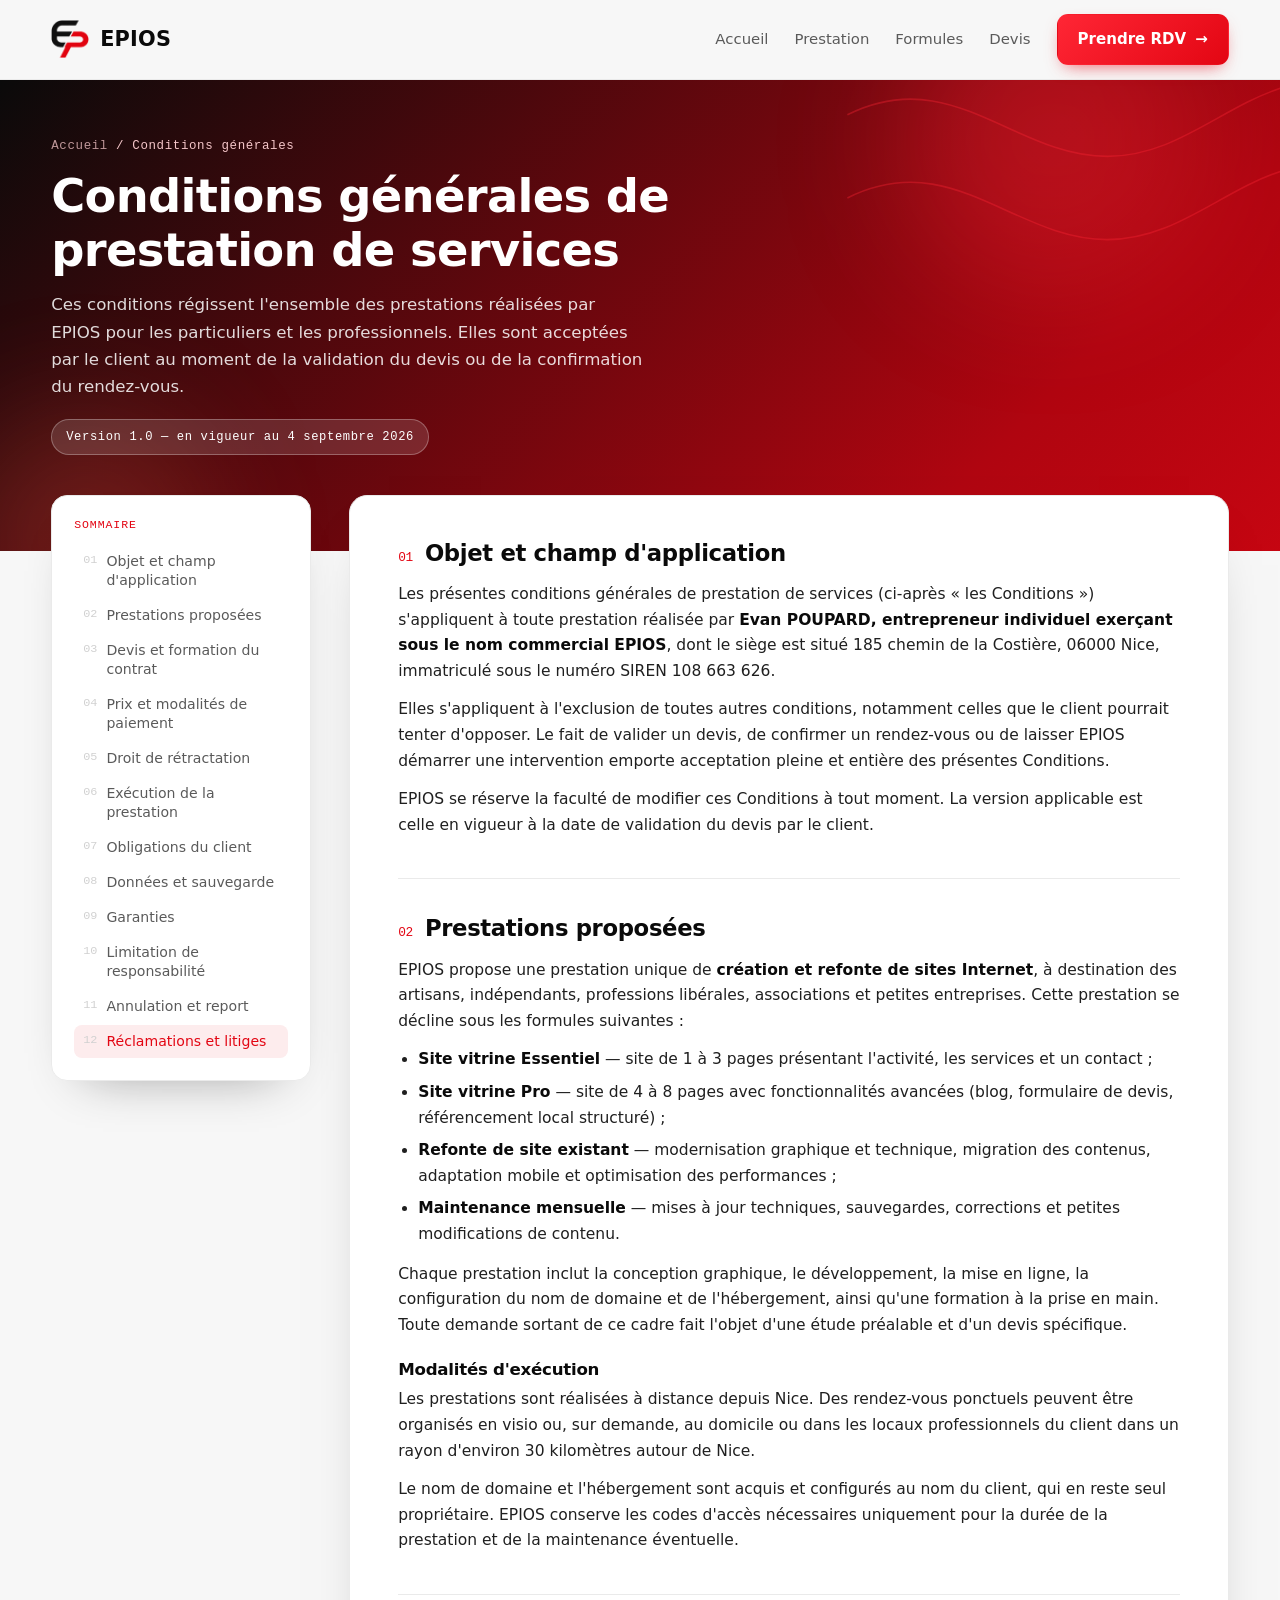
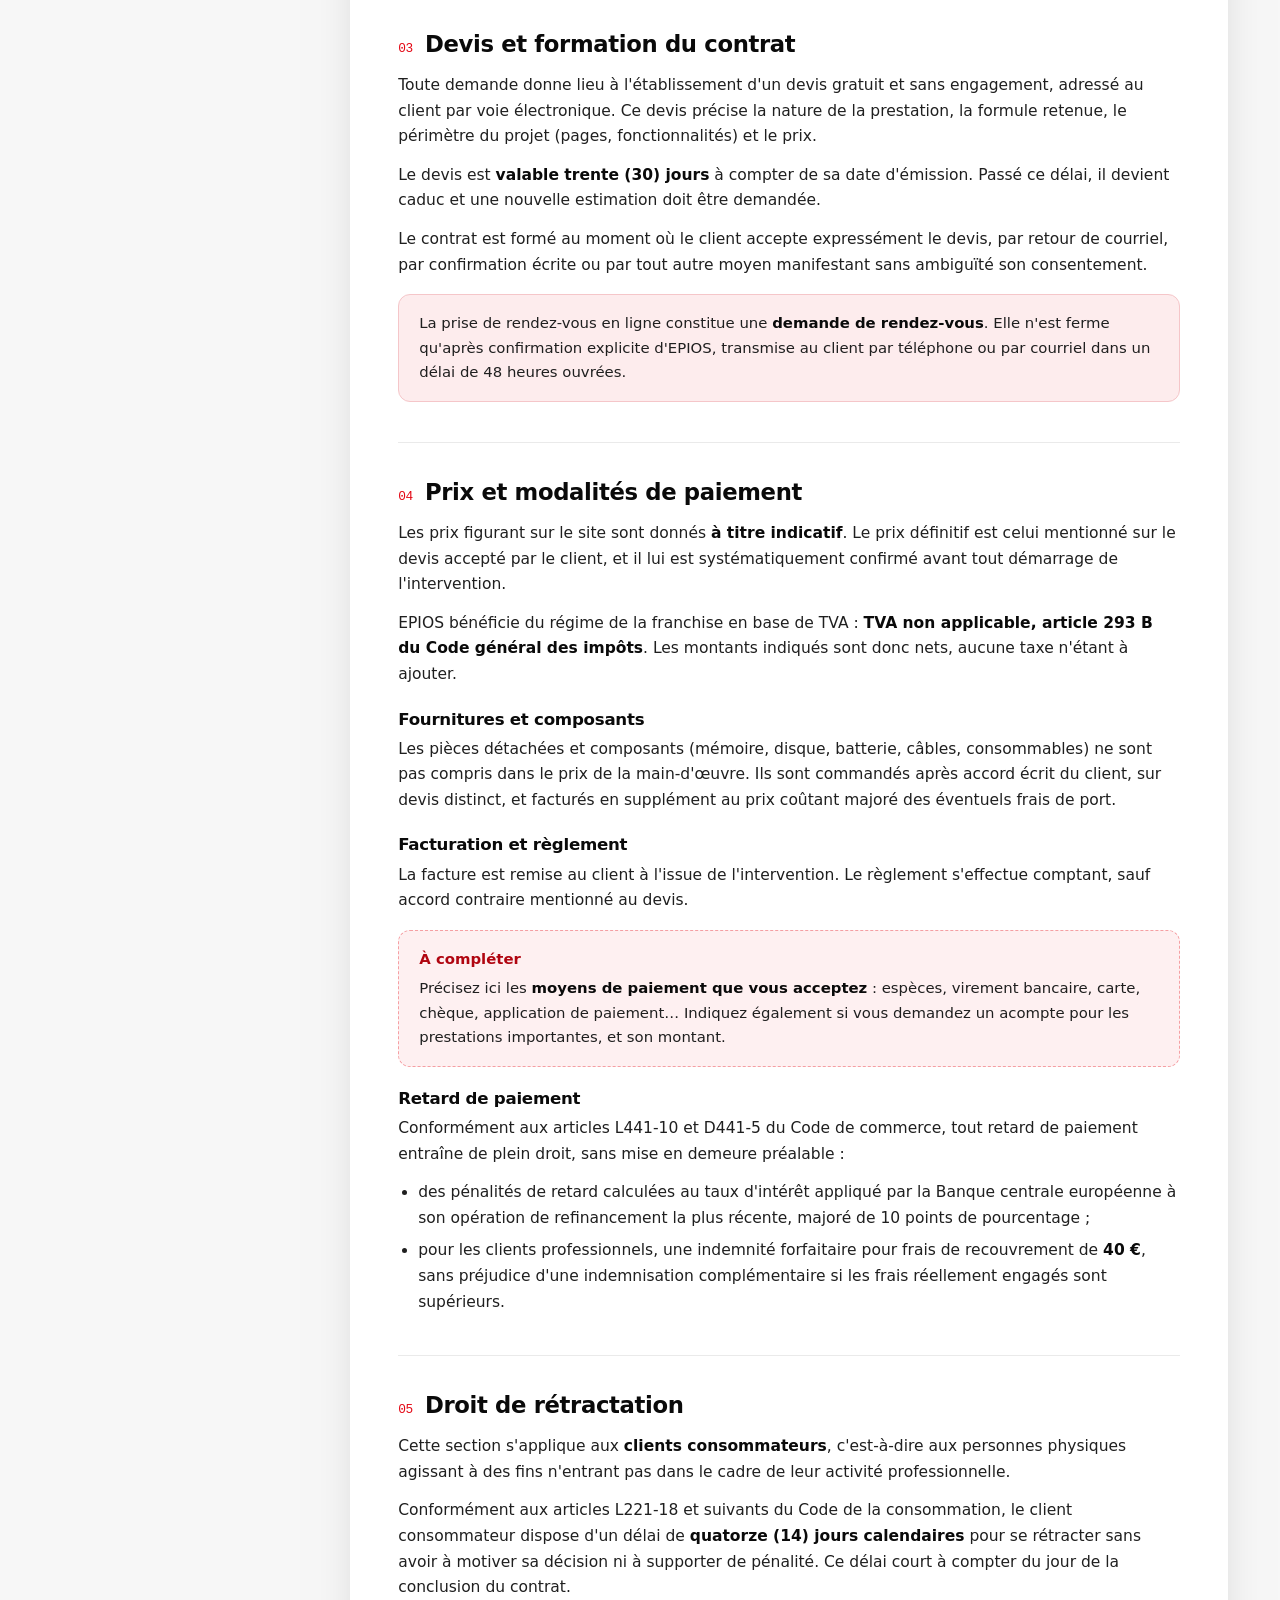
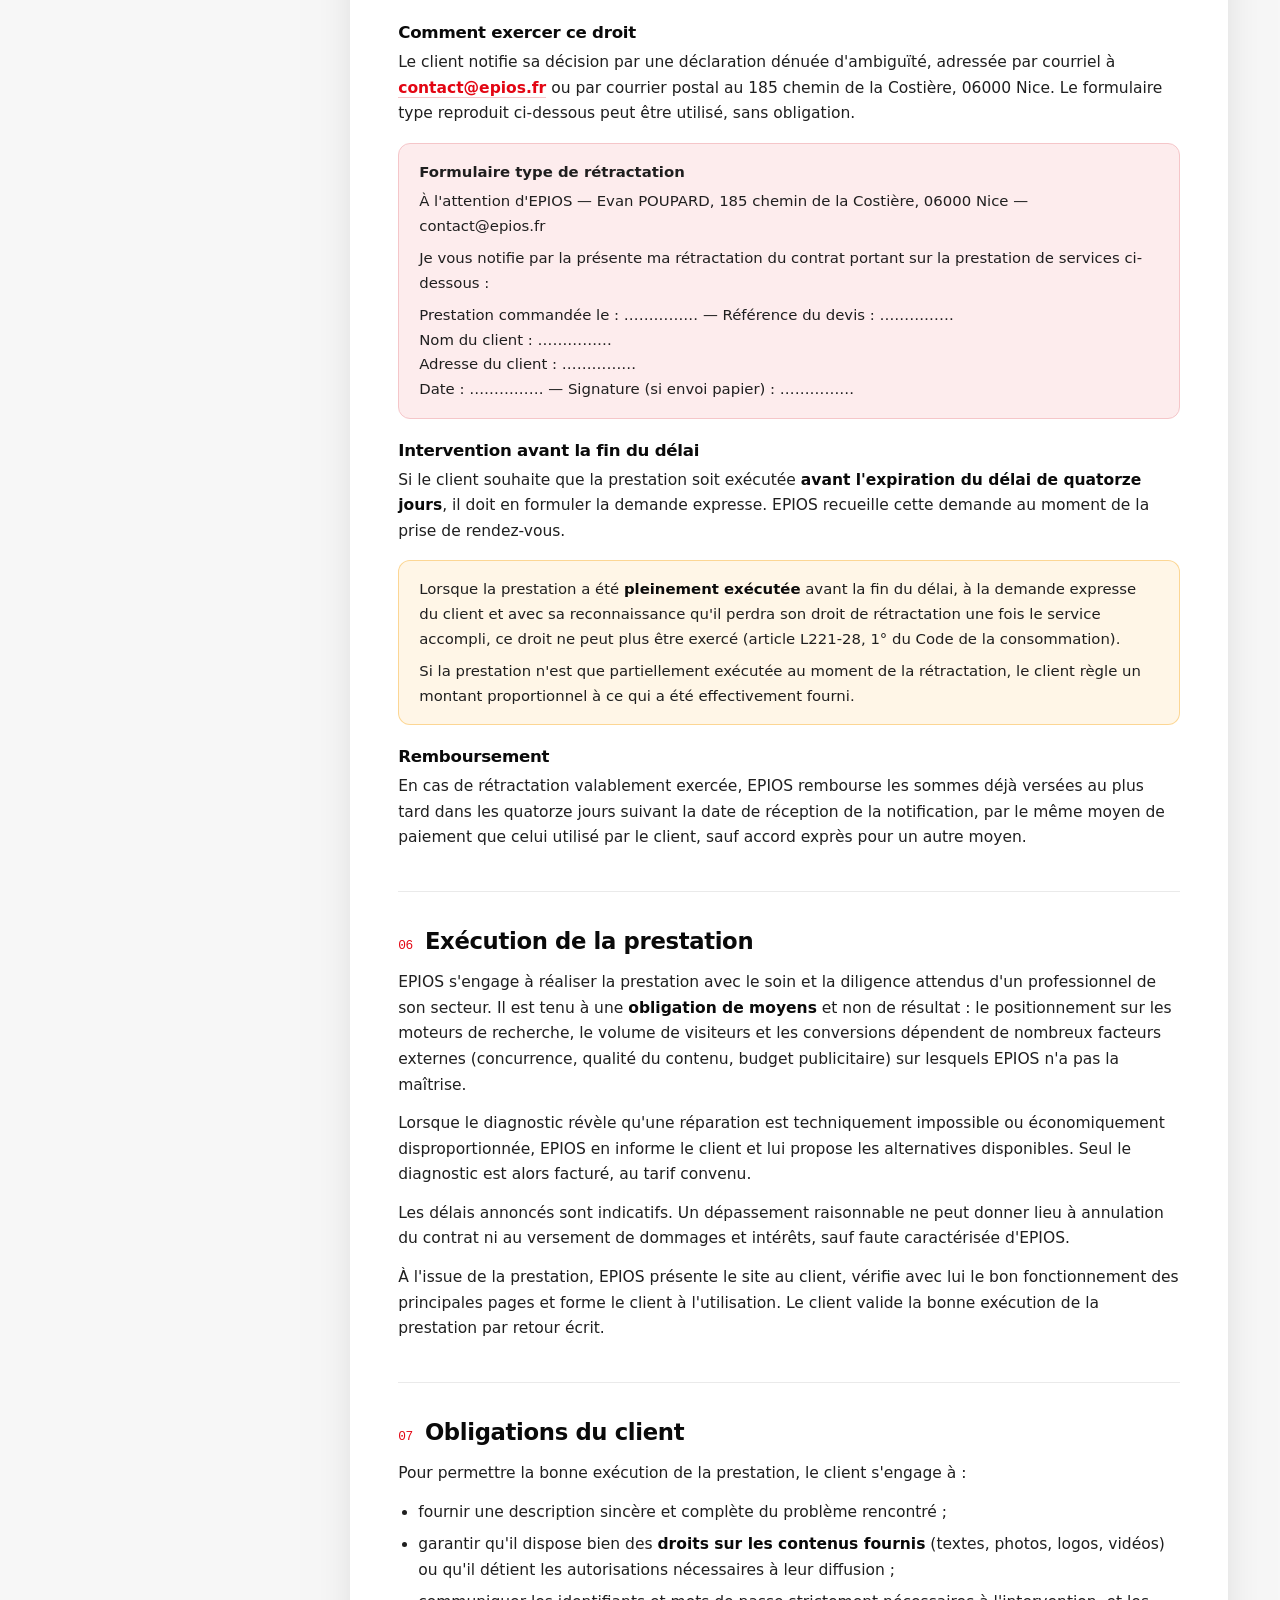
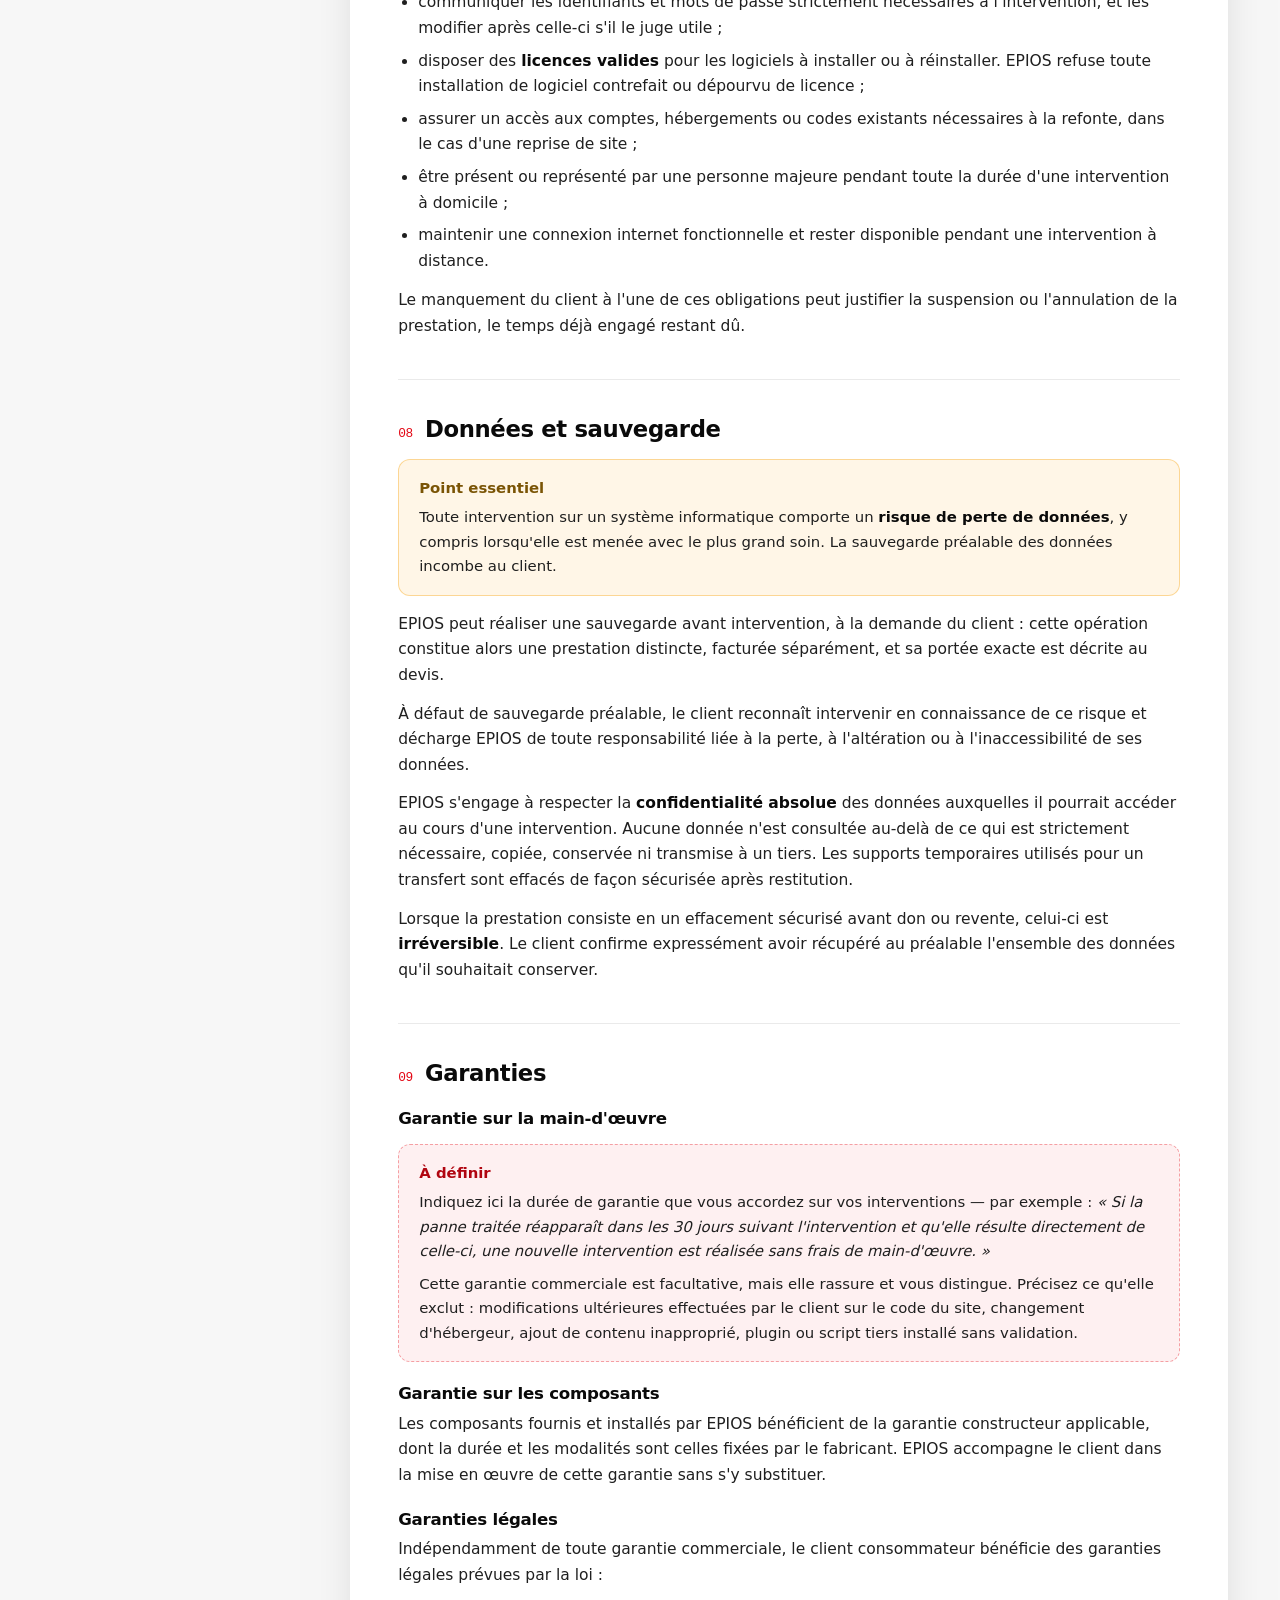
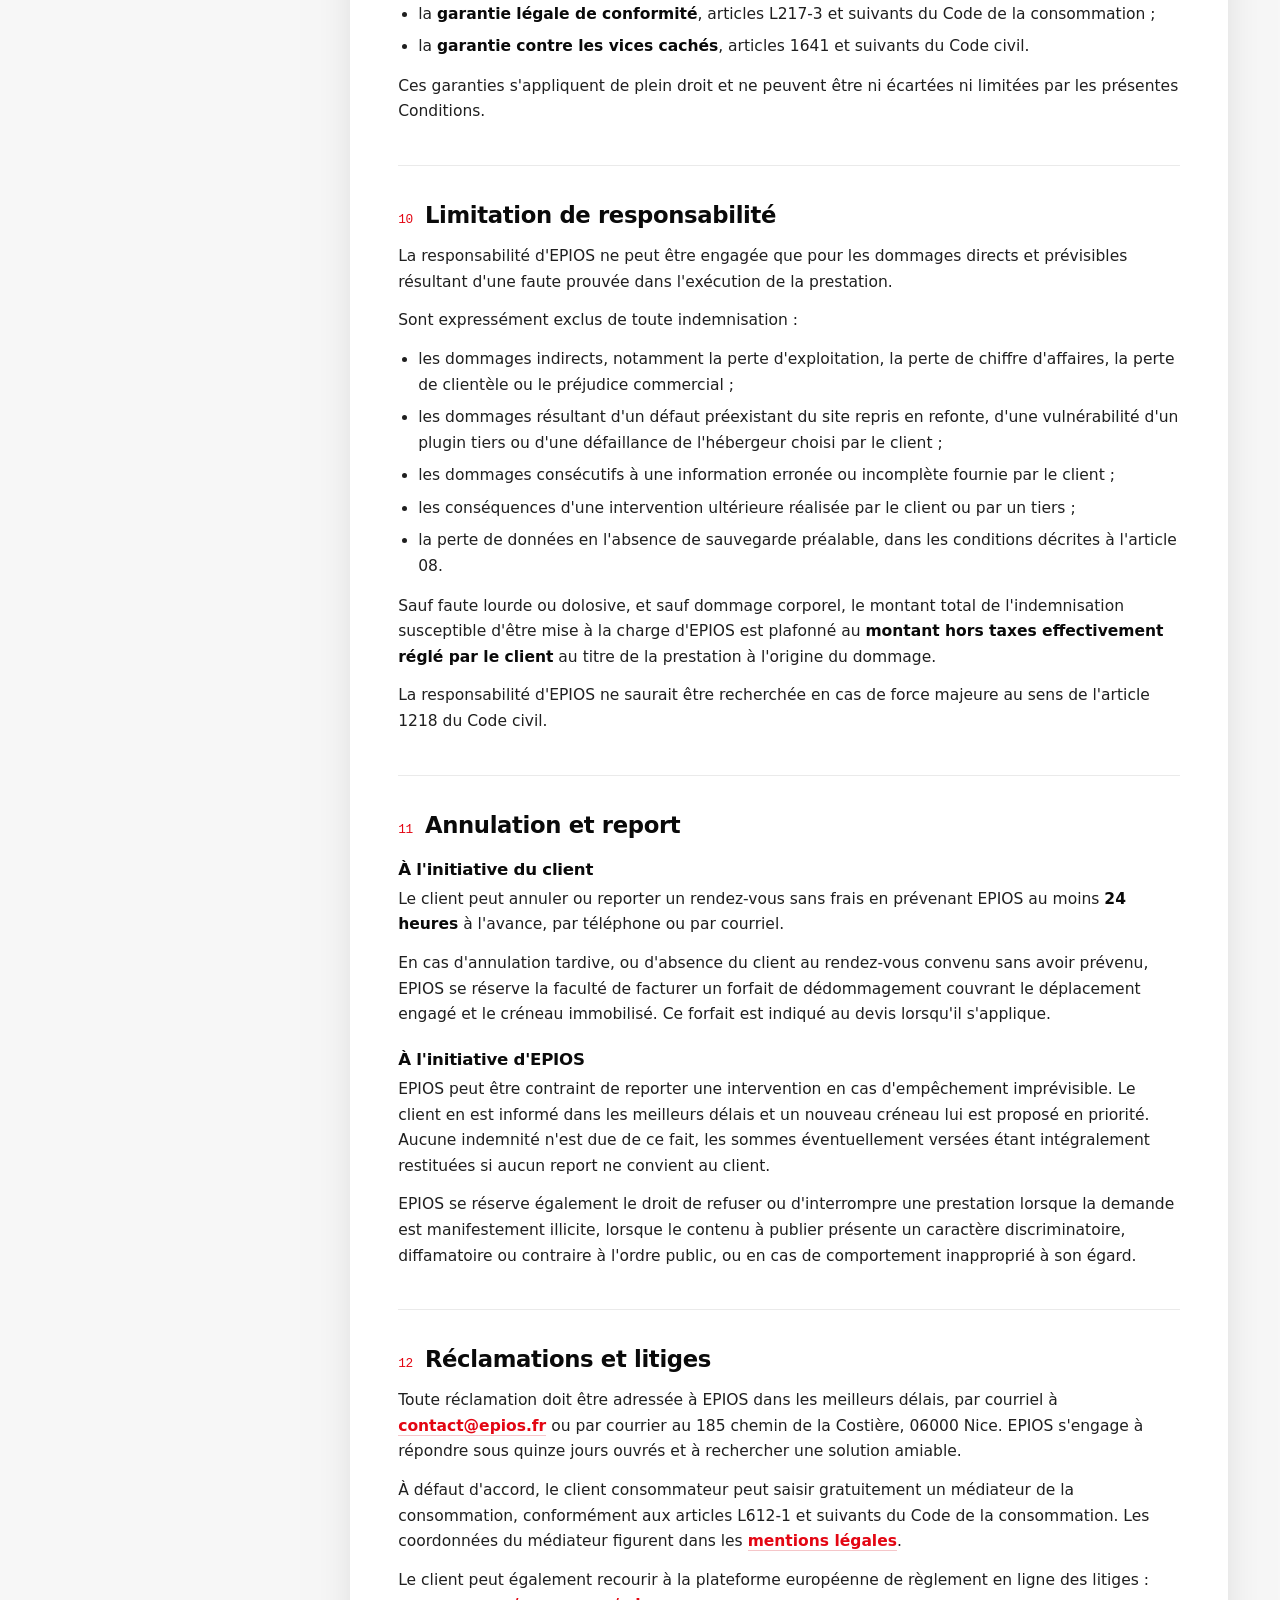
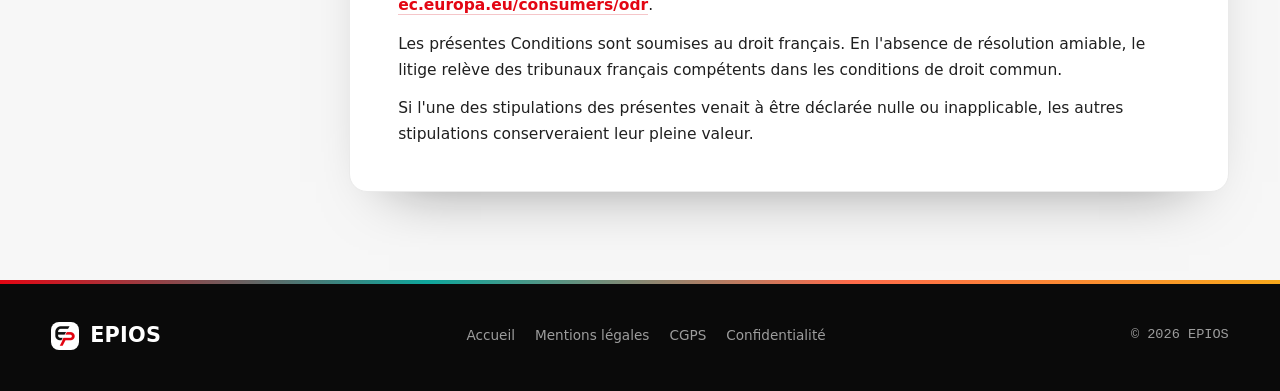
==== cgv.html @ 59b22fa3 "Add files via upload" ====
<!DOCTYPE html>
<html lang="fr">
<head>
<meta charset="UTF-8">
<meta name="viewport" content="width=device-width, initial-scale=1.0">
<meta http-equiv="Content-Security-Policy" content="default-src 'self'; base-uri 'self'; object-src 'none'; script-src 'self'; style-src 'self' 'unsafe-inline' https://fonts.googleapis.com; font-src 'self' https://fonts.gstatic.com; upgrade-insecure-requests; img-src 'self' data:; connect-src 'self'; frame-src 'self'; form-action 'self' mailto:">
<meta name="referrer" content="strict-origin-when-cross-origin">
<title>Conditions générales de prestation de services — EPIOS</title>
<link rel="icon" href="assets/favicon.png" type="image/png">
<meta name="description" content="CGV EPIOS — conditions générales de prestation pour la création de sites Internet.">
<meta name="robots" content="index,follow">
<link rel="preconnect" href="https://fonts.googleapis.com">
<link rel="preconnect" href="https://fonts.gstatic.com" crossorigin>
<link href="https://fonts.googleapis.com/css2?family=Bricolage+Grotesque:opsz,wght@12..96,400..800&family=IBM+Plex+Mono:wght@400;500;600&family=Inter:wght@400;500;600&display=swap" rel="stylesheet">
<link rel="stylesheet" href="css/legal.css">
</head>
<body>

<header class="nav">
  <div class="wrap nav-in">
    <a href="index.html" class="logo">
      <span class="mark"><img src="assets/logo-mark.png" alt="EPIOS"></span>
      <span class="name">EPIOS</span>
    </a>
    <nav class="nav-links" id="menu">
      <a class="link" href="index.html">Accueil</a>
      <a class="link" href="index.html#service">Prestation</a>
      <a class="link" href="index.html#formules">Formules</a>
      <a class="link" href="devis.html">Devis</a>
      <a class="btn btn-primary" href="reservation.html">Prendre RDV <span class="arrow">→</span></a>
    </nav>
    <button class="menu-btn" id="menuBtn" aria-label="Ouvrir le menu"><span></span><span></span><span></span></button>
  </div>
</header>

<section class="phead">
  <span class="blob pb1"></span><span class="blob pb2"></span>
  <svg class="contour" viewBox="0 0 500 400" fill="none" stroke="currentColor" stroke-width="1.5" aria-hidden="true"><path d="M500 60C400 40 350 130 260 130S110 40 10 90"/><path d="M500 140C400 120 350 210 260 210S110 120 10 170"/><path d="M500 220C400 200 350 290 260 290S110 200 10 250"/></svg>
  <div class="wrap">
    <div class="crumb"><a href="index.html">Accueil</a> / Conditions générales</div>
    <h1>Conditions générales de prestation de services</h1>
    <p>Ces conditions régissent l'ensemble des prestations réalisées par EPIOS pour les particuliers et les professionnels. Elles sont acceptées par le client au moment de la validation du devis ou de la confirmation du rendez-vous.</p>
    <span class="upd">Version 1.0 — en vigueur au 4 septembre 2026</span>
  </div>
</section>

<div class="wrap">
  <div class="legal-split">

    <aside class="toc">
      <h4>Sommaire</h4>
      <ol>
        <li><a href="#objet">Objet et champ d'application</a></li>
        <li><a href="#prestations">Prestations proposées</a></li>
        <li><a href="#devis">Devis et formation du contrat</a></li>
        <li><a href="#prix">Prix et modalités de paiement</a></li>
        <li><a href="#retractation">Droit de rétractation</a></li>
        <li><a href="#execution">Exécution de la prestation</a></li>
        <li><a href="#obligations">Obligations du client</a></li>
        <li><a href="#donnees-sauvegarde">Données et sauvegarde</a></li>
        <li><a href="#garantie">Garanties</a></li>
        <li><a href="#responsabilite">Limitation de responsabilité</a></li>
        <li><a href="#annulation">Annulation et report</a></li>
        <li><a href="#litiges">Réclamations et litiges</a></li>
      </ol>
    </aside>

    <main class="doc">

      <section id="objet">
        <h2><span class="n">01</span>Objet et champ d'application</h2>
        <p>Les présentes conditions générales de prestation de services (ci-après « les Conditions ») s'appliquent à toute prestation réalisée par <strong>Evan POUPARD, entrepreneur individuel exerçant sous le nom commercial EPIOS</strong>, dont le siège est situé 185 chemin de la Costière, 06000 Nice, immatriculé sous le numéro SIREN 108 663 626.</p>
        <p>Elles s'appliquent à l'exclusion de toutes autres conditions, notamment celles que le client pourrait tenter d'opposer. Le fait de valider un devis, de confirmer un rendez-vous ou de laisser EPIOS démarrer une intervention emporte acceptation pleine et entière des présentes Conditions.</p>
        <p>EPIOS se réserve la faculté de modifier ces Conditions à tout moment. La version applicable est celle en vigueur à la date de validation du devis par le client.</p>
      </section>

      <section id="prestations">
        <h2><span class="n">02</span>Prestations proposées</h2>
        <p>EPIOS propose une prestation unique de <strong>création et refonte de sites Internet</strong>, à destination des artisans, indépendants, professions libérales, associations et petites entreprises. Cette prestation se décline sous les formules suivantes :</p>
        <ul>
          <li><strong>Site vitrine Essentiel</strong> — site de 1 à 3 pages présentant l'activité, les services et un contact ;</li>
          <li><strong>Site vitrine Pro</strong> — site de 4 à 8 pages avec fonctionnalités avancées (blog, formulaire de devis, référencement local structuré) ;</li>
          <li><strong>Refonte de site existant</strong> — modernisation graphique et technique, migration des contenus, adaptation mobile et optimisation des performances ;</li>
          <li><strong>Maintenance mensuelle</strong> — mises à jour techniques, sauvegardes, corrections et petites modifications de contenu.</li>
        </ul>
        <p>Chaque prestation inclut la conception graphique, le développement, la mise en ligne, la configuration du nom de domaine et de l'hébergement, ainsi qu'une formation à la prise en main. Toute demande sortant de ce cadre fait l'objet d'une étude préalable et d'un devis spécifique.</p>

        <h3>Modalités d'exécution</h3>
        <p>Les prestations sont réalisées à distance depuis Nice. Des rendez-vous ponctuels peuvent être organisés en visio ou, sur demande, au domicile ou dans les locaux professionnels du client dans un rayon d'environ 30 kilomètres autour de Nice.</p>
        <p>Le nom de domaine et l'hébergement sont acquis et configurés au nom du client, qui en reste seul propriétaire. EPIOS conserve les codes d'accès nécessaires uniquement pour la durée de la prestation et de la maintenance éventuelle.</p>
      </section>

      <section id="devis">
        <h2><span class="n">03</span>Devis et formation du contrat</h2>
        <p>Toute demande donne lieu à l'établissement d'un devis gratuit et sans engagement, adressé au client par voie électronique. Ce devis précise la nature de la prestation, la formule retenue, le périmètre du projet (pages, fonctionnalités) et le prix.</p>
        <p>Le devis est <strong>valable trente (30) jours</strong> à compter de sa date d'émission. Passé ce délai, il devient caduc et une nouvelle estimation doit être demandée.</p>
        <p>Le contrat est formé au moment où le client accepte expressément le devis, par retour de courriel, par confirmation écrite ou par tout autre moyen manifestant sans ambiguïté son consentement.</p>
        <div class="callout info">
          <p>La prise de rendez-vous en ligne constitue une <strong>demande de rendez-vous</strong>. Elle n'est ferme qu'après confirmation explicite d'EPIOS, transmise au client par téléphone ou par courriel dans un délai de 48 heures ouvrées.</p>
        </div>
      </section>

      <section id="prix">
        <h2><span class="n">04</span>Prix et modalités de paiement</h2>
        <p>Les prix figurant sur le site sont donnés <strong>à titre indicatif</strong>. Le prix définitif est celui mentionné sur le devis accepté par le client, et il lui est systématiquement confirmé avant tout démarrage de l'intervention.</p>
        <p>EPIOS bénéficie du régime de la franchise en base de TVA : <strong>TVA non applicable, article 293 B du Code général des impôts</strong>. Les montants indiqués sont donc nets, aucune taxe n'étant à ajouter.</p>

        <h3>Fournitures et composants</h3>
        <p>Les pièces détachées et composants (mémoire, disque, batterie, câbles, consommables) ne sont pas compris dans le prix de la main-d'œuvre. Ils sont commandés après accord écrit du client, sur devis distinct, et facturés en supplément au prix coûtant majoré des éventuels frais de port.</p>

        <h3>Facturation et règlement</h3>
        <p>La facture est remise au client à l'issue de l'intervention. Le règlement s'effectue comptant, sauf accord contraire mentionné au devis.</p>
        <div class="callout todo">
          <span class="t">À compléter</span>
          <p>Précisez ici les <strong>moyens de paiement que vous acceptez</strong> : espèces, virement bancaire, carte, chèque, application de paiement… Indiquez également si vous demandez un acompte pour les prestations importantes, et son montant.</p>
        </div>

        <h3>Retard de paiement</h3>
        <p>Conformément aux articles L441-10 et D441-5 du Code de commerce, tout retard de paiement entraîne de plein droit, sans mise en demeure préalable :</p>
        <ul>
          <li>des pénalités de retard calculées au taux d'intérêt appliqué par la Banque centrale européenne à son opération de refinancement la plus récente, majoré de 10 points de pourcentage ;</li>
          <li>pour les clients professionnels, une indemnité forfaitaire pour frais de recouvrement de <strong>40 €</strong>, sans préjudice d'une indemnisation complémentaire si les frais réellement engagés sont supérieurs.</li>
        </ul>
      </section>

      <section id="retractation">
        <h2><span class="n">05</span>Droit de rétractation</h2>
        <p>Cette section s'applique aux <strong>clients consommateurs</strong>, c'est-à-dire aux personnes physiques agissant à des fins n'entrant pas dans le cadre de leur activité professionnelle.</p>
        <p>Conformément aux articles L221-18 et suivants du Code de la consommation, le client consommateur dispose d'un délai de <strong>quatorze (14) jours calendaires</strong> pour se rétracter sans avoir à motiver sa décision ni à supporter de pénalité. Ce délai court à compter du jour de la conclusion du contrat.</p>

        <h3>Comment exercer ce droit</h3>
        <p>Le client notifie sa décision par une déclaration dénuée d'ambiguïté, adressée par courriel à <a href="mailto:contact@epios.fr">contact@epios.fr</a> ou par courrier postal au 185 chemin de la Costière, 06000 Nice. Le formulaire type reproduit ci-dessous peut être utilisé, sans obligation.</p>
        <div class="callout info">
          <span class="t">Formulaire type de rétractation</span>
          <p>À l'attention d'EPIOS — Evan POUPARD, 185 chemin de la Costière, 06000 Nice — contact@epios.fr</p>
          <p>Je vous notifie par la présente ma rétractation du contrat portant sur la prestation de services ci-dessous :</p>
          <p>Prestation commandée le : …………… — Référence du devis : ……………<br>
          Nom du client : ……………<br>
          Adresse du client : ……………<br>
          Date : …………… — Signature (si envoi papier) : ……………</p>
        </div>

        <h3>Intervention avant la fin du délai</h3>
        <p>Si le client souhaite que la prestation soit exécutée <strong>avant l'expiration du délai de quatorze jours</strong>, il doit en formuler la demande expresse. EPIOS recueille cette demande au moment de la prise de rendez-vous.</p>
        <div class="callout warn">
          <p>Lorsque la prestation a été <strong>pleinement exécutée</strong> avant la fin du délai, à la demande expresse du client et avec sa reconnaissance qu'il perdra son droit de rétractation une fois le service accompli, ce droit ne peut plus être exercé (article L221-28, 1° du Code de la consommation).</p>
          <p>Si la prestation n'est que partiellement exécutée au moment de la rétractation, le client règle un montant proportionnel à ce qui a été effectivement fourni.</p>
        </div>

        <h3>Remboursement</h3>
        <p>En cas de rétractation valablement exercée, EPIOS rembourse les sommes déjà versées au plus tard dans les quatorze jours suivant la date de réception de la notification, par le même moyen de paiement que celui utilisé par le client, sauf accord exprès pour un autre moyen.</p>
      </section>

      <section id="execution">
        <h2><span class="n">06</span>Exécution de la prestation</h2>
        <p>EPIOS s'engage à réaliser la prestation avec le soin et la diligence attendus d'un professionnel de son secteur. Il est tenu à une <strong>obligation de moyens</strong> et non de résultat : le positionnement sur les moteurs de recherche, le volume de visiteurs et les conversions dépendent de nombreux facteurs externes (concurrence, qualité du contenu, budget publicitaire) sur lesquels EPIOS n'a pas la maîtrise.</p>
        <p>Lorsque le diagnostic révèle qu'une réparation est techniquement impossible ou économiquement disproportionnée, EPIOS en informe le client et lui propose les alternatives disponibles. Seul le diagnostic est alors facturé, au tarif convenu.</p>
        <p>Les délais annoncés sont indicatifs. Un dépassement raisonnable ne peut donner lieu à annulation du contrat ni au versement de dommages et intérêts, sauf faute caractérisée d'EPIOS.</p>
        <p>À l'issue de la prestation, EPIOS présente le site au client, vérifie avec lui le bon fonctionnement des principales pages et forme le client à l'utilisation. Le client valide la bonne exécution de la prestation par retour écrit.</p>
      </section>

      <section id="obligations">
        <h2><span class="n">07</span>Obligations du client</h2>
        <p>Pour permettre la bonne exécution de la prestation, le client s'engage à :</p>
        <ul>
          <li>fournir une description sincère et complète du problème rencontré ;</li>
          <li>garantir qu'il dispose bien des <strong>droits sur les contenus fournis</strong> (textes, photos, logos, vidéos) ou qu'il détient les autorisations nécessaires à leur diffusion ;</li>
          <li>communiquer les identifiants et mots de passe strictement nécessaires à l'intervention, et les modifier après celle-ci s'il le juge utile ;</li>
          <li>disposer des <strong>licences valides</strong> pour les logiciels à installer ou à réinstaller. EPIOS refuse toute installation de logiciel contrefait ou dépourvu de licence ;</li>
          <li>assurer un accès aux comptes, hébergements ou codes existants nécessaires à la refonte, dans le cas d'une reprise de site ;</li>
          <li>être présent ou représenté par une personne majeure pendant toute la durée d'une intervention à domicile ;</li>
          <li>maintenir une connexion internet fonctionnelle et rester disponible pendant une intervention à distance.</li>
        </ul>
        <p>Le manquement du client à l'une de ces obligations peut justifier la suspension ou l'annulation de la prestation, le temps déjà engagé restant dû.</p>
      </section>

      <section id="donnees-sauvegarde">
        <h2><span class="n">08</span>Données et sauvegarde</h2>
        <div class="callout warn">
          <span class="t">Point essentiel</span>
          <p>Toute intervention sur un système informatique comporte un <strong>risque de perte de données</strong>, y compris lorsqu'elle est menée avec le plus grand soin. La sauvegarde préalable des données incombe au client.</p>
        </div>
        <p>EPIOS peut réaliser une sauvegarde avant intervention, à la demande du client : cette opération constitue alors une prestation distincte, facturée séparément, et sa portée exacte est décrite au devis.</p>
        <p>À défaut de sauvegarde préalable, le client reconnaît intervenir en connaissance de ce risque et décharge EPIOS de toute responsabilité liée à la perte, à l'altération ou à l'inaccessibilité de ses données.</p>
        <p>EPIOS s'engage à respecter la <strong>confidentialité absolue</strong> des données auxquelles il pourrait accéder au cours d'une intervention. Aucune donnée n'est consultée au-delà de ce qui est strictement nécessaire, copiée, conservée ni transmise à un tiers. Les supports temporaires utilisés pour un transfert sont effacés de façon sécurisée après restitution.</p>
        <p>Lorsque la prestation consiste en un effacement sécurisé avant don ou revente, celui-ci est <strong>irréversible</strong>. Le client confirme expressément avoir récupéré au préalable l'ensemble des données qu'il souhaitait conserver.</p>
      </section>

      <section id="garantie">
        <h2><span class="n">09</span>Garanties</h2>
        <h3>Garantie sur la main-d'œuvre</h3>
        <div class="callout todo">
          <span class="t">À définir</span>
          <p>Indiquez ici la durée de garantie que vous accordez sur vos interventions — par exemple : <em>« Si la panne traitée réapparaît dans les 30 jours suivant l'intervention et qu'elle résulte directement de celle-ci, une nouvelle intervention est réalisée sans frais de main-d'œuvre. »</em></p>
          <p>Cette garantie commerciale est facultative, mais elle rassure et vous distingue. Précisez ce qu'elle exclut : modifications ultérieures effectuées par le client sur le code du site, changement d'hébergeur, ajout de contenu inapproprié, plugin ou script tiers installé sans validation.</p>
        </div>

        <h3>Garantie sur les composants</h3>
        <p>Les composants fournis et installés par EPIOS bénéficient de la garantie constructeur applicable, dont la durée et les modalités sont celles fixées par le fabricant. EPIOS accompagne le client dans la mise en œuvre de cette garantie sans s'y substituer.</p>

        <h3>Garanties légales</h3>
        <p>Indépendamment de toute garantie commerciale, le client consommateur bénéficie des garanties légales prévues par la loi :</p>
        <ul>
          <li>la <strong>garantie légale de conformité</strong>, articles L217-3 et suivants du Code de la consommation ;</li>
          <li>la <strong>garantie contre les vices cachés</strong>, articles 1641 et suivants du Code civil.</li>
        </ul>
        <p>Ces garanties s'appliquent de plein droit et ne peuvent être ni écartées ni limitées par les présentes Conditions.</p>
      </section>

      <section id="responsabilite">
        <h2><span class="n">10</span>Limitation de responsabilité</h2>
        <p>La responsabilité d'EPIOS ne peut être engagée que pour les dommages directs et prévisibles résultant d'une faute prouvée dans l'exécution de la prestation.</p>
        <p>Sont expressément exclus de toute indemnisation :</p>
        <ul>
          <li>les dommages indirects, notamment la perte d'exploitation, la perte de chiffre d'affaires, la perte de clientèle ou le préjudice commercial ;</li>
          <li>les dommages résultant d'un défaut préexistant du site repris en refonte, d'une vulnérabilité d'un plugin tiers ou d'une défaillance de l'hébergeur choisi par le client ;</li>
          <li>les dommages consécutifs à une information erronée ou incomplète fournie par le client ;</li>
          <li>les conséquences d'une intervention ultérieure réalisée par le client ou par un tiers ;</li>
          <li>la perte de données en l'absence de sauvegarde préalable, dans les conditions décrites à l'article 08.</li>
        </ul>
        <p>Sauf faute lourde ou dolosive, et sauf dommage corporel, le montant total de l'indemnisation susceptible d'être mise à la charge d'EPIOS est plafonné au <strong>montant hors taxes effectivement réglé par le client</strong> au titre de la prestation à l'origine du dommage.</p>
        <p>La responsabilité d'EPIOS ne saurait être recherchée en cas de force majeure au sens de l'article 1218 du Code civil.</p>
      </section>

      <section id="annulation">
        <h2><span class="n">11</span>Annulation et report</h2>
        <h3>À l'initiative du client</h3>
        <p>Le client peut annuler ou reporter un rendez-vous sans frais en prévenant EPIOS au moins <strong>24 heures</strong> à l'avance, par téléphone ou par courriel.</p>
        <p>En cas d'annulation tardive, ou d'absence du client au rendez-vous convenu sans avoir prévenu, EPIOS se réserve la faculté de facturer un forfait de dédommagement couvrant le déplacement engagé et le créneau immobilisé. Ce forfait est indiqué au devis lorsqu'il s'applique.</p>

        <h3>À l'initiative d'EPIOS</h3>
        <p>EPIOS peut être contraint de reporter une intervention en cas d'empêchement imprévisible. Le client en est informé dans les meilleurs délais et un nouveau créneau lui est proposé en priorité. Aucune indemnité n'est due de ce fait, les sommes éventuellement versées étant intégralement restituées si aucun report ne convient au client.</p>
        <p>EPIOS se réserve également le droit de refuser ou d'interrompre une prestation lorsque la demande est manifestement illicite, lorsque le contenu à publier présente un caractère discriminatoire, diffamatoire ou contraire à l'ordre public, ou en cas de comportement inapproprié à son égard.</p>
      </section>

      <section id="litiges">
        <h2><span class="n">12</span>Réclamations et litiges</h2>
        <p>Toute réclamation doit être adressée à EPIOS dans les meilleurs délais, par courriel à <a href="mailto:contact@epios.fr">contact@epios.fr</a> ou par courrier au 185 chemin de la Costière, 06000 Nice. EPIOS s'engage à répondre sous quinze jours ouvrés et à rechercher une solution amiable.</p>
        <p>À défaut d'accord, le client consommateur peut saisir gratuitement un médiateur de la consommation, conformément aux articles L612-1 et suivants du Code de la consommation. Les coordonnées du médiateur figurent dans les <a href="mentions-legales.html#litiges">mentions légales</a>.</p>
        <p>Le client peut également recourir à la plateforme européenne de règlement en ligne des litiges : <a href="https://ec.europa.eu/consumers/odr" target="_blank" rel="noopener noreferrer">ec.europa.eu/consumers/odr</a>.</p>
        <p>Les présentes Conditions sont soumises au droit français. En l'absence de résolution amiable, le litige relève des tribunaux français compétents dans les conditions de droit commun.</p>
        <p>Si l'une des stipulations des présentes venait à être déclarée nulle ou inapplicable, les autres stipulations conserveraient leur pleine valeur.</p>
      </section>

    </main>
  </div>
</div>

<footer>
  <div class="wrap foot-in">
    <a href="index.html" class="logo"><span class="mark" style="width:28px;height:28px"><img src="assets/logo-mark.png" alt="EPIOS"></span><span class="name">EPIOS</span></a>
    <div class="foot-nav">
      <a href="index.html">Accueil</a>
      <a href="mentions-legales.html">Mentions légales</a>
      <a href="cgv.html">CGPS</a>
      <a href="confidentialite.html">Confidentialité</a>
    </div>
    <span class="mono">© 2026 EPIOS</span>
  </div>
</footer>

<script src="js/legal.js"></script>
</body>
</html>
---- css/legal.css ----
:root{--ink:#0A0A0A;--ink-2:#1F1F1F;--ink-soft:#5A5A5A;--azur:#E30613;--azur-deep:#B00510;--azur-light:#FF2635;--sky:#FDECED;--sky-line:#F5C6C9;--sea:#0FA69C;--sea-deep:#0B857D;--coral:#FF6B4A;--coral-deep:#EF5230;--amber:#F7A81B;--paper:#F7F7F7;--line:#EAEAEA;--line-2:#D1D1D1;--white:#FFFFFF;--ok:#1E9E6A;--r:12px}
*{margin:0;padding:0;box-sizing:border-box}
html{scroll-behavior:smooth}
body{font-family:'Inter',system-ui,sans-serif;background:var(--paper);color:var(--ink);line-height:1.65;-webkit-font-smoothing:antialiased;overflow-x:hidden}
h1,h2,h3,h4{font-family:'Bricolage Grotesque',system-ui,sans-serif;line-height:1.15;letter-spacing:-.015em;font-weight:700}
a{color:inherit;text-decoration:none}
.mono{font-family:'IBM Plex Mono',ui-monospace,monospace}
.wrap{width:min(1180px,92vw);margin-inline:auto}
@keyframes floaty{0%,100%{transform:translateY(0)}50%{transform:translateY(-12px)}}

/* NAV */
.nav{position:sticky;top:0;z-index:50;background:rgba(247,247,247,.86);backdrop-filter:blur(12px);border-bottom:1px solid var(--line)}
.nav-in{display:flex;align-items:center;justify-content:space-between;padding:14px 0}
.logo{display:flex;align-items:center;gap:11px}
.logo .mark{width:38px;height:38px;flex:none;display:grid;place-items:center;transition:transform .3s cubic-bezier(.2,.8,.2,1)}
.logo .mark img{width:100%;height:100%;object-fit:contain;display:block}
.logo:hover .mark{transform:rotate(-8deg) scale(1.06)}
.logo .name{font-family:'Bricolage Grotesque',system-ui,sans-serif;font-weight:800;font-size:1.3rem;letter-spacing:.01em;color:var(--ink)}
.nav-links{display:flex;align-items:center;gap:26px}
.nav-links a.link{position:relative;font-size:.93rem;color:var(--ink-soft);font-weight:500;transition:color .18s}
.nav-links a.link::after{content:'';position:absolute;left:0;bottom:-5px;height:2px;width:0;background:var(--azur);border-radius:2px;transition:width .26s cubic-bezier(.2,.8,.2,1)}
.nav-links a.link:hover{color:var(--azur)}
.nav-links a.link:hover::after{width:100%}
.menu-btn{display:none;background:none;border:0;cursor:pointer;padding:8px}
.menu-btn span{display:block;width:22px;height:2px;background:var(--ink);margin:4px 0}
.btn{position:relative;overflow:hidden;isolation:isolate;display:inline-flex;align-items:center;gap:9px;font-family:'Inter',system-ui,sans-serif;font-weight:600;font-size:.94rem;padding:12px 20px;border-radius:11px;cursor:pointer;border:1.5px solid transparent;transition:transform .22s cubic-bezier(.2,.8,.2,1),box-shadow .22s,background .22s,border-color .22s,color .22s}
.btn:hover{transform:translateY(-2px)}
.btn-primary{background:linear-gradient(135deg,var(--azur-light),var(--azur));color:#fff;box-shadow:0 7px 18px -8px rgba(227,6,19,.75)}
.btn-primary:hover{box-shadow:0 12px 24px -8px rgba(227,6,19,.85)}
.btn-outline{background:var(--white);color:var(--ink);border-color:var(--line-2)}
.btn-outline:hover{border-color:var(--azur);color:var(--azur)}
.arrow{transition:transform .22s}.btn:hover .arrow{transform:translateX(4px)}

/* HEAD */
.phead{background:linear-gradient(135deg,var(--ink) 0%,var(--azur-deep) 78%,var(--azur) 130%);color:#fff;padding:56px 0 96px;position:relative;overflow:hidden}
.phead .blob{position:absolute;border-radius:50%;filter:blur(60px);pointer-events:none}
.phead .blob.pb1{width:300px;height:300px;background:rgba(255,38,53,.32);top:-90px;right:6%;animation:floaty 10s ease-in-out infinite}
.phead .blob.pb2{width:250px;height:250px;background:rgba(255,107,74,.2);bottom:-110px;left:-40px;animation:floaty 12s ease-in-out infinite reverse}
.phead .contour{position:absolute;right:-6%;top:-30%;width:520px;opacity:.35;color:var(--azur-light)}
.crumb{font-family:'IBM Plex Mono',ui-monospace,monospace;font-size:.78rem;letter-spacing:.05em;color:var(--sky-line);position:relative}
.crumb a{opacity:.75}.crumb a:hover{opacity:1}
.phead h1{font-size:clamp(1.9rem,4vw,2.9rem);font-weight:800;margin-top:14px;max-width:20ch;position:relative}
.phead p{margin-top:14px;max-width:56ch;color:rgba(255,255,255,.85);font-size:1.04rem;position:relative}
.phead .upd{display:inline-block;margin-top:18px;font-family:'IBM Plex Mono',ui-monospace,monospace;font-size:.76rem;letter-spacing:.05em;background:rgba(255,255,255,.13);border:1px solid rgba(255,255,255,.28);padding:7px 14px;border-radius:100px;position:relative}

/* LAYOUT */
.legal-split{display:grid;grid-template-columns:260px 1fr;gap:38px;margin-top:-56px;padding-bottom:88px;position:relative;z-index:2;align-items:start}
.toc{position:sticky;top:84px;background:var(--white);border:1px solid var(--line);border-radius:16px;padding:22px;box-shadow:0 24px 50px -34px rgba(10,10,10,.45)}
.toc h4{font-family:'IBM Plex Mono',ui-monospace,monospace;font-weight:500;font-size:.72rem;letter-spacing:.08em;text-transform:uppercase;color:var(--azur);margin-bottom:14px}
.toc ol{list-style:none;counter-reset:t;display:flex;flex-direction:column;gap:2px}
.toc li{counter-increment:t}
.toc a{display:flex;gap:9px;font-size:.88rem;color:var(--ink-soft);padding:7px 9px;border-radius:8px;transition:background .18s,color .18s;line-height:1.35}
.toc a::before{content:counter(t,decimal-leading-zero);font-family:'IBM Plex Mono',ui-monospace,monospace;font-size:.74rem;color:var(--line-2);flex:none;padding-top:1px}
.toc a:hover{background:var(--sky);color:var(--azur)}
.toc a:hover::before{color:var(--azur)}

.doc{background:var(--white);border:1px solid var(--line);border-radius:18px;padding:44px 48px;box-shadow:0 30px 60px -40px rgba(10,10,10,.5)}
.doc section{scroll-margin-top:92px}
.doc section+section{margin-top:40px;padding-top:36px;border-top:1px solid var(--line)}
.doc h2{font-size:1.42rem;display:flex;align-items:baseline;gap:12px;margin-bottom:16px}
.doc h2 .n{font-family:'IBM Plex Mono',ui-monospace,monospace;font-size:.8rem;font-weight:500;color:var(--azur);flex:none}
.doc h3{font-size:1.04rem;margin:22px 0 8px;color:var(--ink)}
.doc p{color:var(--ink-2);margin-bottom:13px;font-size:.97rem}
.doc p:last-child{margin-bottom:0}
.doc ul,.doc ol{margin:0 0 14px 0;padding-left:20px;color:var(--ink-2);font-size:.97rem}
.doc li{margin-bottom:7px}
.doc a:not(.btn){color:var(--azur);font-weight:600;border-bottom:1px solid var(--sky-line);transition:border-color .18s}
.doc a:not(.btn):hover{border-bottom-color:var(--azur)}
.doc strong{font-weight:600;color:var(--ink)}

/* Fiche identité */
.idcard{border:1px solid var(--line);border-radius:14px;overflow:hidden;margin-bottom:8px}
.idcard .r{display:grid;grid-template-columns:210px 1fr;gap:18px;padding:13px 18px;border-top:1px solid var(--line);font-size:.95rem}
.idcard .r:first-child{border-top:0}
.idcard .r:nth-child(odd){background:#FCFCFC}
.idcard .k{font-family:'IBM Plex Mono',ui-monospace,monospace;font-size:.72rem;letter-spacing:.06em;text-transform:uppercase;color:var(--ink-soft);padding-top:3px}
.idcard .v{color:var(--ink);font-weight:500}
.idcard .v small{display:block;font-weight:400;color:var(--ink-soft);font-size:.85rem;margin-top:2px}

/* Encadrés */
.callout{border-radius:12px;padding:16px 20px;margin:16px 0;font-size:.93rem;border:1px solid}
.callout p{margin-bottom:8px;font-size:.93rem}
.callout p:last-child{margin-bottom:0}
.callout.info{background:var(--sky);border-color:var(--sky-line);color:var(--ink-2)}
.callout.warn{background:rgba(247,168,27,.1);border-color:rgba(247,168,27,.4);color:#7a5405}
.callout.ok{background:rgba(30,158,106,.09);border-color:rgba(30,158,106,.35);color:#12603f}
.callout .t{font-family:'Bricolage Grotesque',system-ui,sans-serif;font-weight:700;display:block;margin-bottom:5px;color:inherit}
.callout.todo{background:rgba(227,6,19,.06);border-color:rgba(227,6,19,.35);border-style:dashed;color:var(--azur-deep)}

/* Tableau */
.ltable{width:100%;border-collapse:collapse;margin:14px 0;font-size:.93rem}
.ltable th{background:var(--ink);color:#fff;font-family:'IBM Plex Mono',ui-monospace,monospace;font-weight:500;font-size:.72rem;letter-spacing:.05em;text-transform:uppercase;text-align:left;padding:11px 14px}
.ltable td{padding:12px 14px;border-top:1px solid var(--line);vertical-align:top;color:var(--ink-2)}
.ltable tr:nth-child(even) td{background:#FCFCFC}

/* FOOTER */
footer{position:relative;background:var(--ink);color:rgba(255,255,255,.6);padding:38px 0;font-size:.85rem}
footer::before{content:'';position:absolute;top:0;left:0;right:0;height:4px;background:linear-gradient(90deg,var(--azur),var(--sea),var(--coral),var(--amber))}
.foot-in{display:flex;justify-content:space-between;flex-wrap:wrap;gap:14px;align-items:center}
footer .logo .name{color:#fff}
footer .logo .mark{background:#fff;border-radius:8px;padding:4px}
footer a:hover{color:#fff}
.foot-nav{display:flex;gap:20px;flex-wrap:wrap}

@media(max-width:960px){
  .legal-split{grid-template-columns:1fr;margin-top:-40px}
  .toc{position:static}
  .doc{padding:28px 24px}
  .nav-links{position:fixed;inset:60px 0 auto 0;flex-direction:column;align-items:flex-start;background:var(--white);padding:22px 6vw 28px;gap:16px;border-bottom:1px solid var(--line);transform:translateY(-140%);transition:transform .3s;box-shadow:0 18px 40px -24px rgba(10,10,10,.4)}
  .nav-links.open{transform:translateY(0)}
  .nav-links .btn{width:100%;justify-content:center}
  .menu-btn{display:block}
}
@media(max-width:620px){
  .phead{padding:44px 0 76px}
  .idcard .r{grid-template-columns:1fr;gap:3px}
  .ltable,.ltable tbody,.ltable tr,.ltable td{display:block;width:100%}
  .ltable thead{display:none}
  .ltable tr{border-top:1px solid var(--line);padding:6px 0}
  .ltable td{border:0;padding:6px 0}
  .ltable td::before{content:attr(data-l);display:block;font-family:'IBM Plex Mono',ui-monospace,monospace;font-size:.68rem;text-transform:uppercase;letter-spacing:.05em;color:var(--ink-soft);margin-bottom:2px}
}
@media(prefers-reduced-motion:reduce){*{animation:none!important;transition:none!important;scroll-behavior:auto!important}}
:focus-visible{outline:3px solid var(--azur);outline-offset:2px;border-radius:6px}
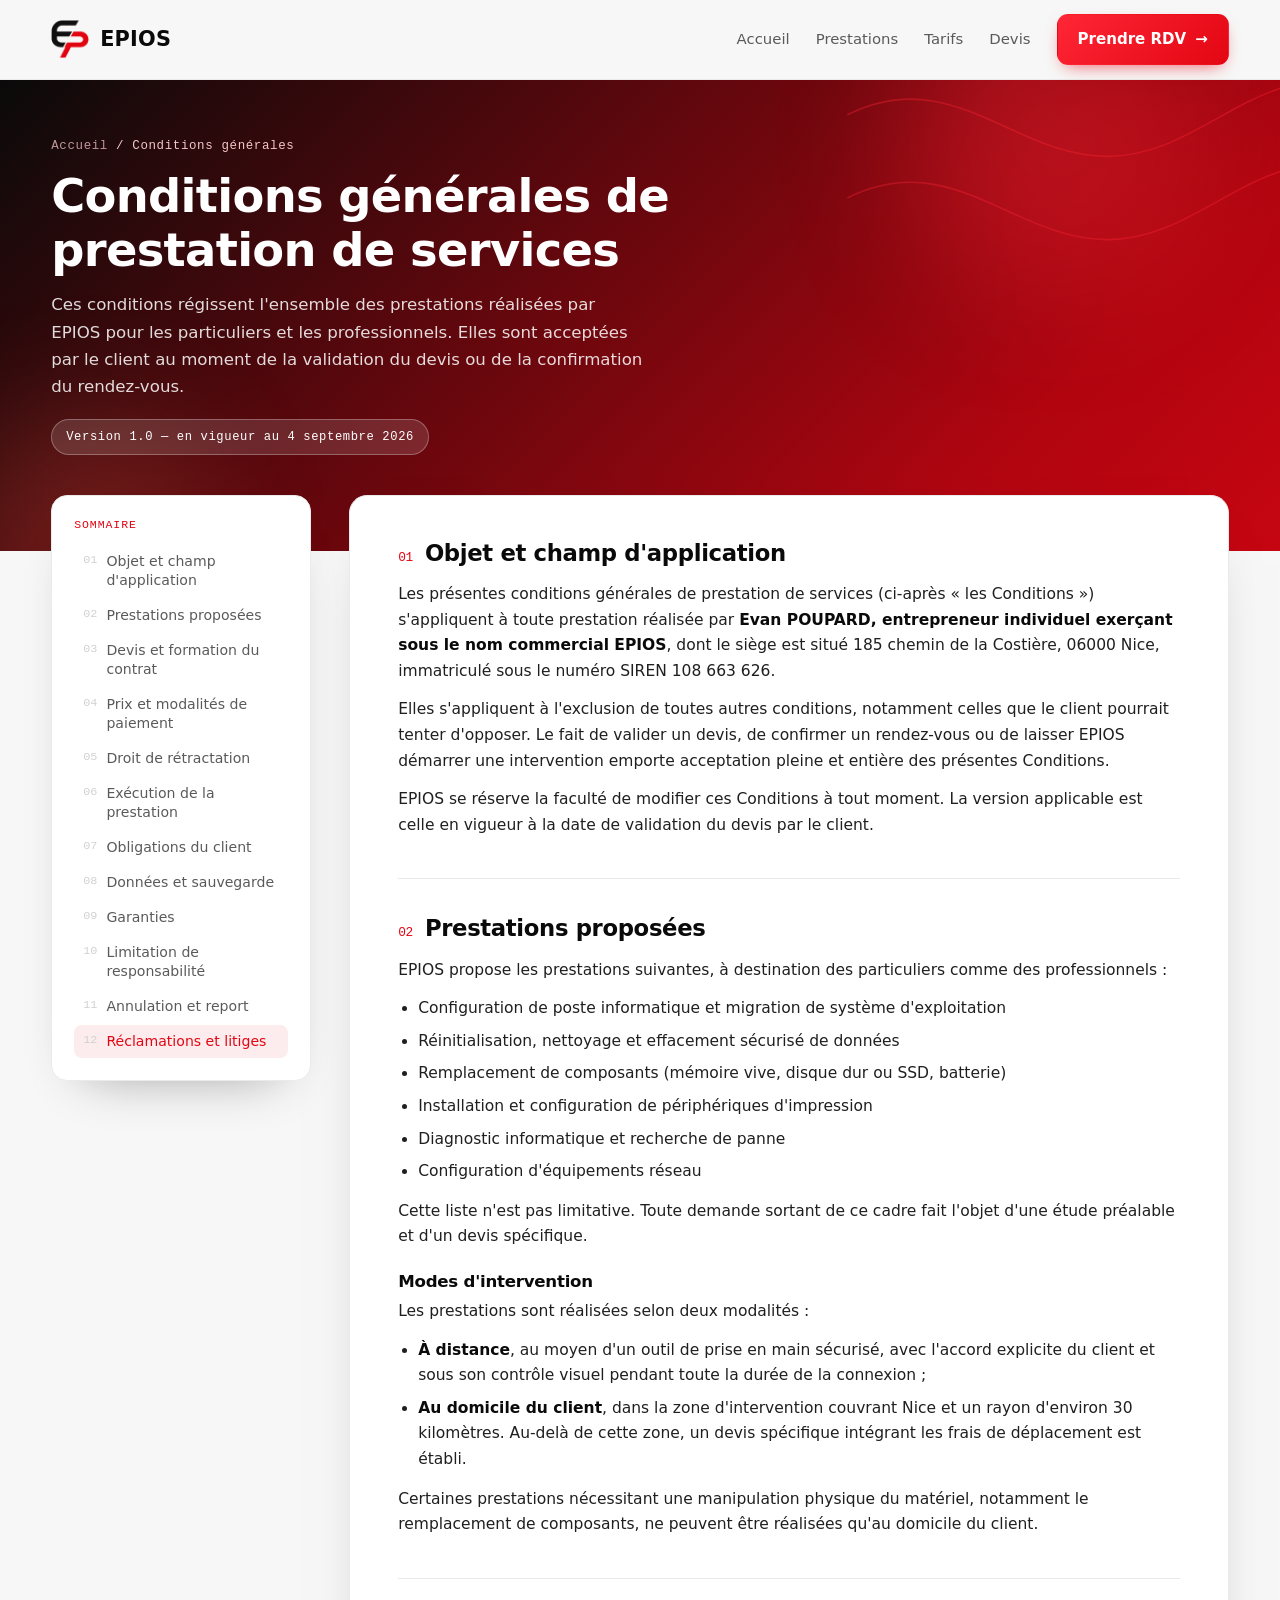
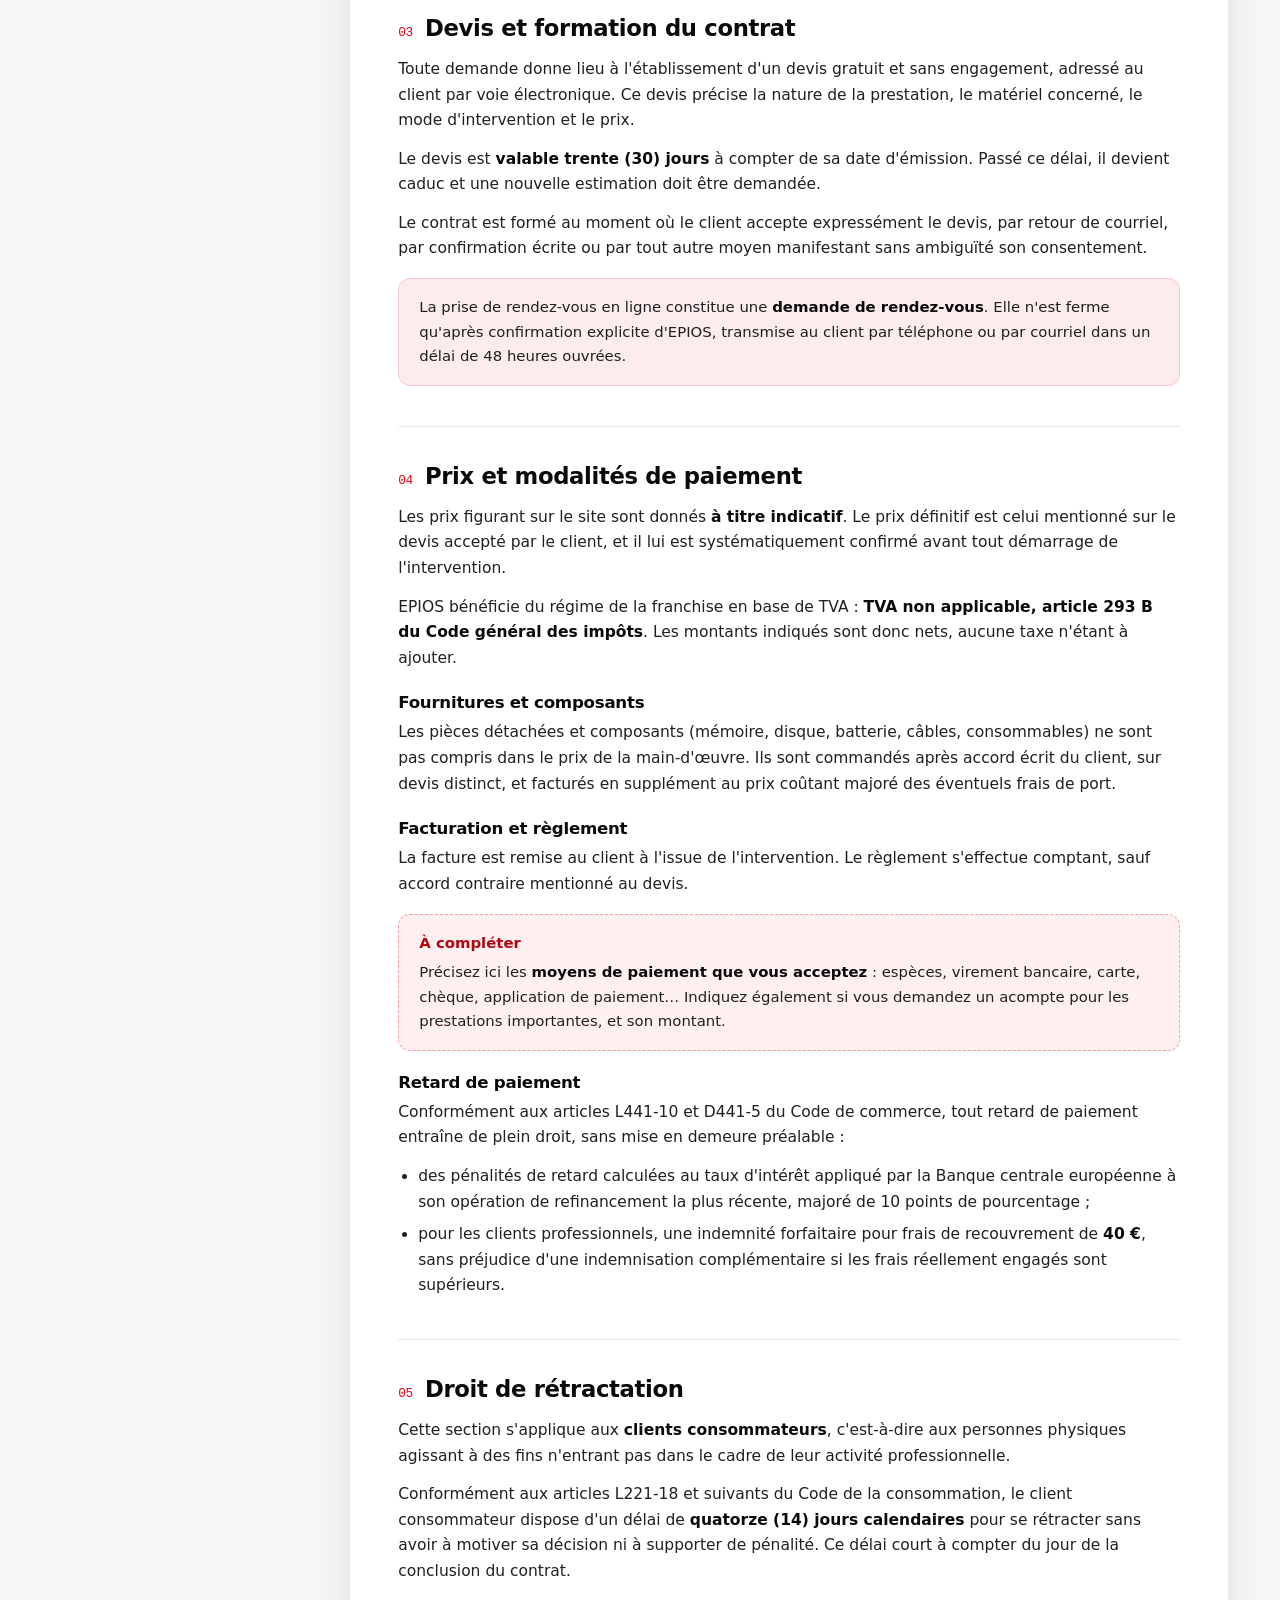
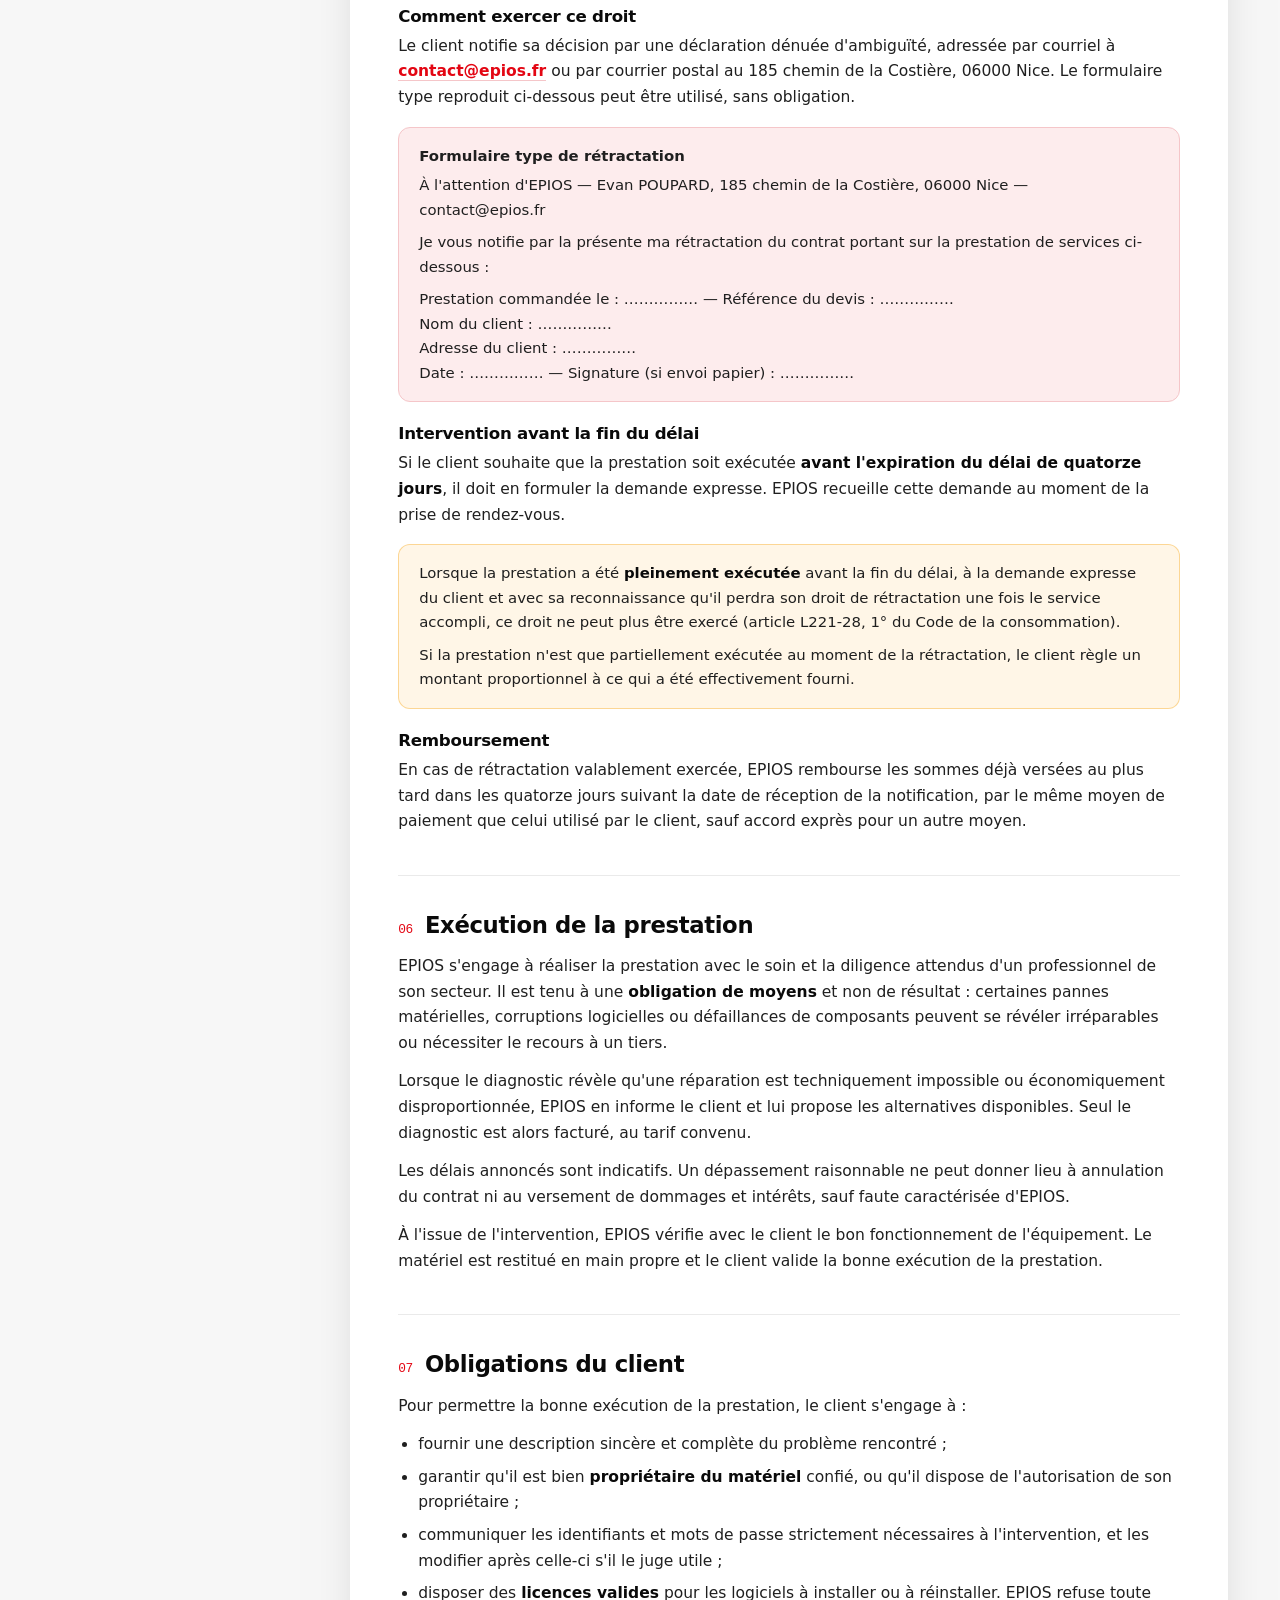
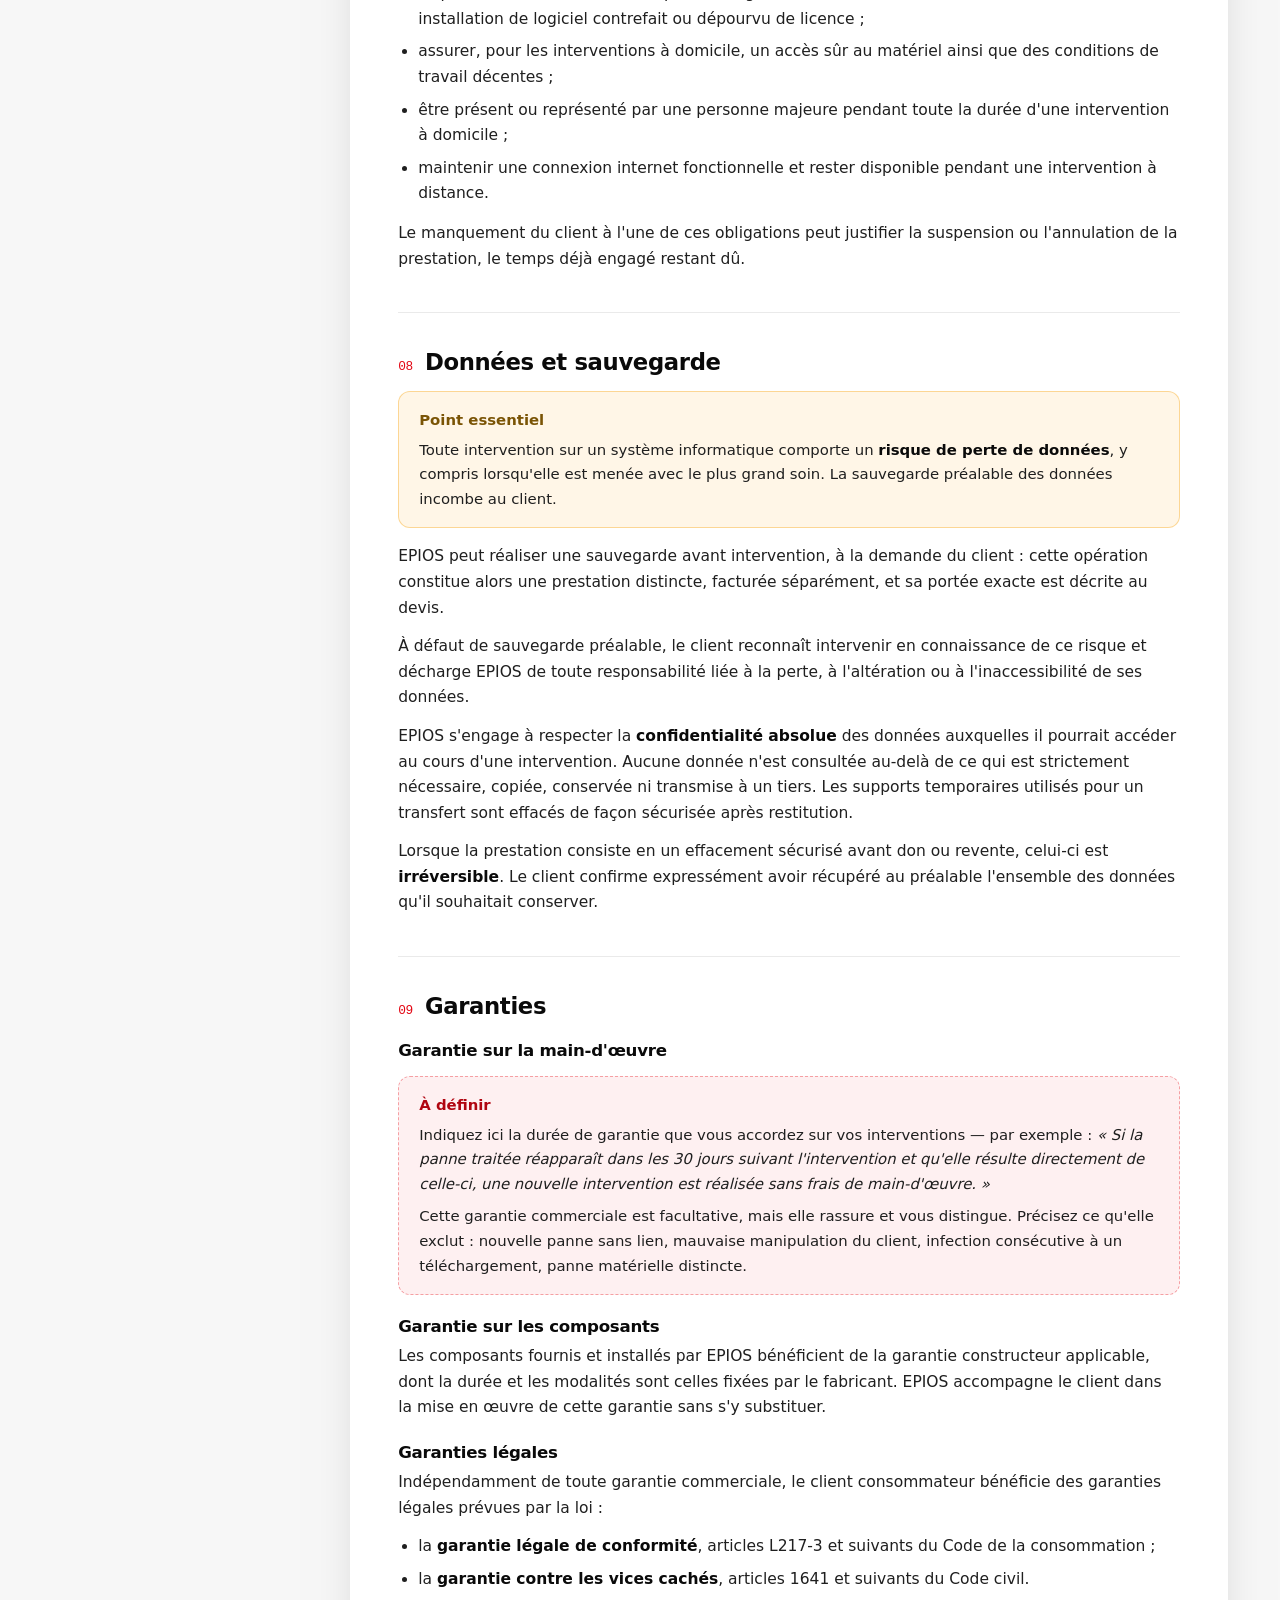
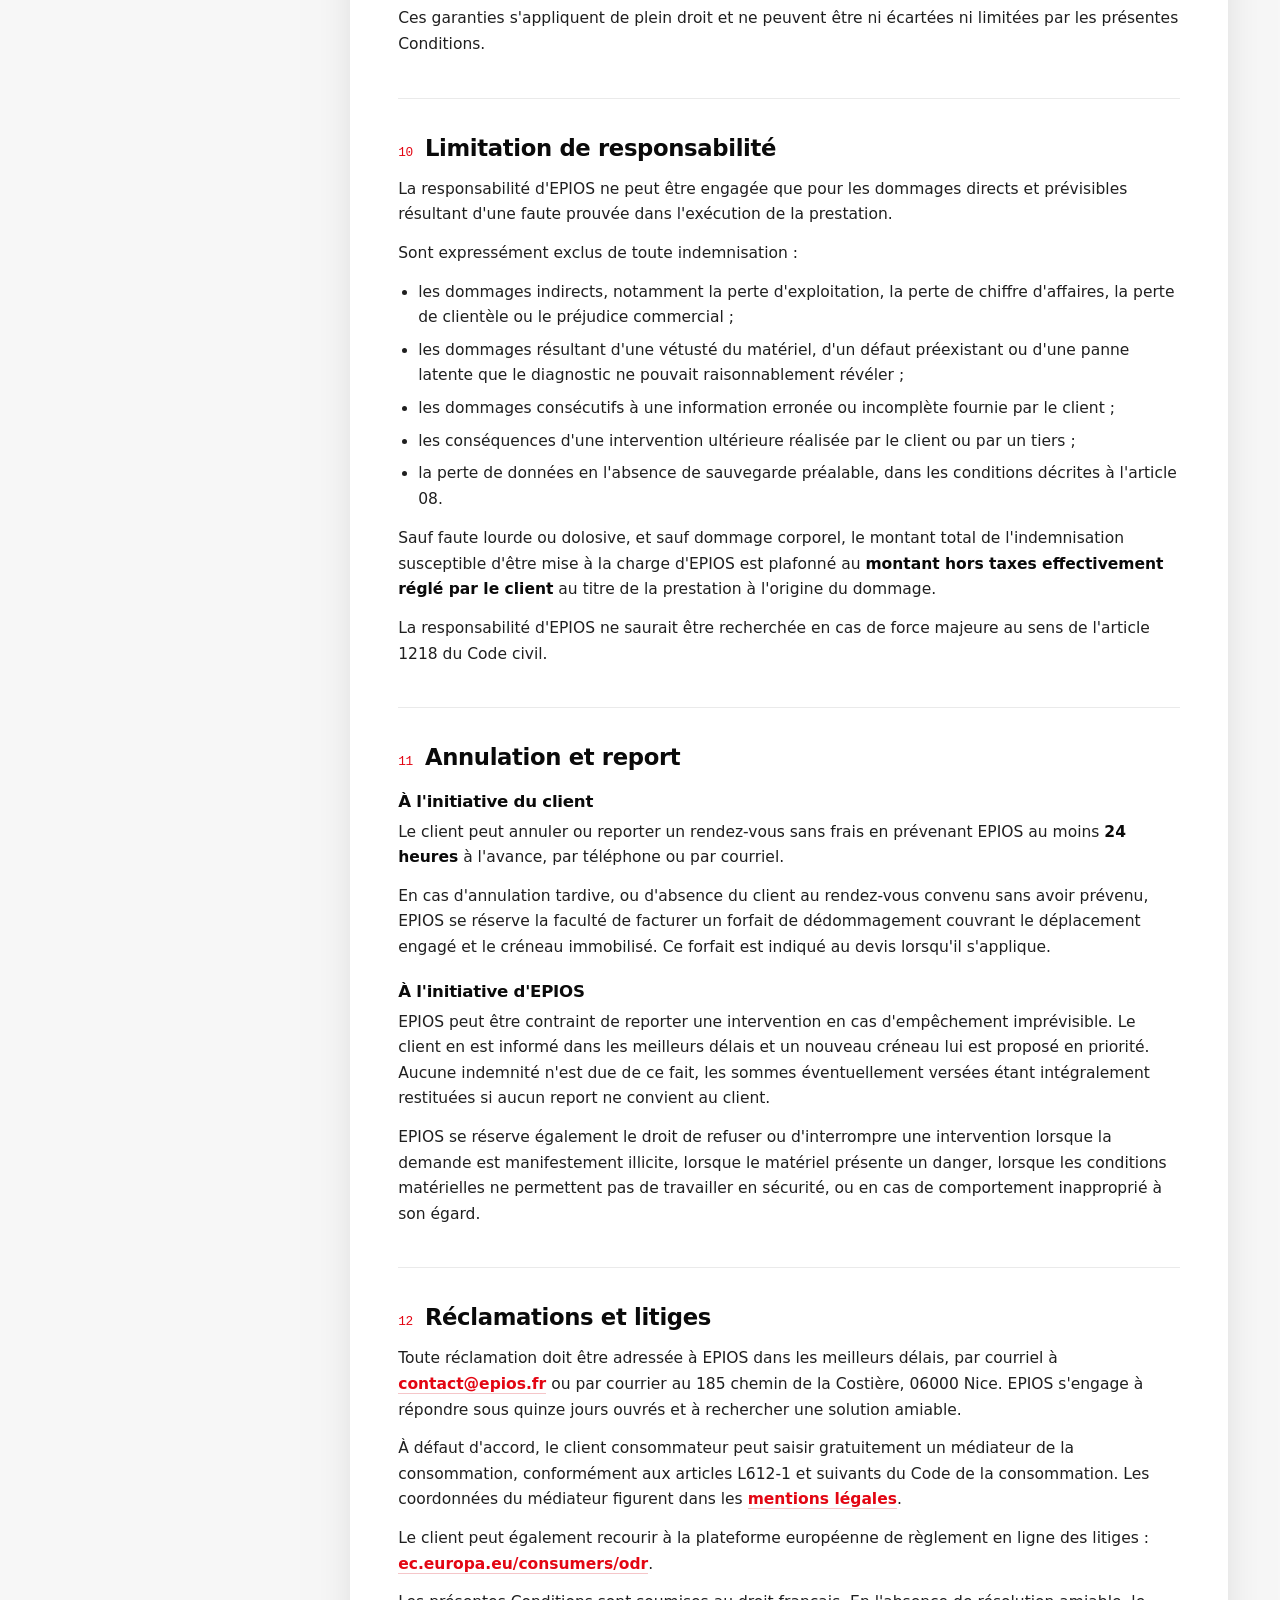
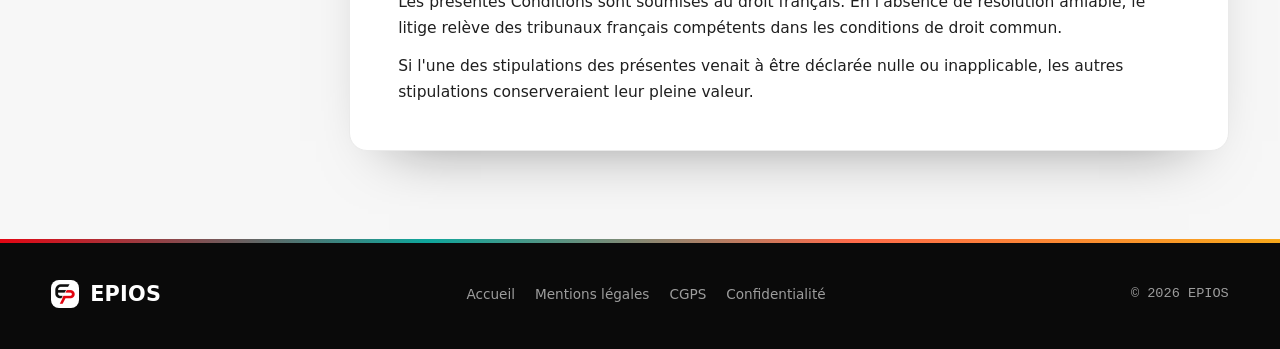
==== commit 31377621: "Add files via upload" ====
--- a/cgv.html
+++ b/cgv.html
@@ -7,7 +7,7 @@
 <meta name="referrer" content="strict-origin-when-cross-origin">
 <title>Conditions générales de prestation de services — EPIOS</title>
 <link rel="icon" href="assets/favicon.png" type="image/png">
-<meta name="description" content="CGV EPIOS — conditions générales de prestation pour la création de sites Internet.">
+<meta name="description" content="Conditions générales de prestation de services EPIOS : devis, tarifs, droit de rétractation, garanties, responsabilité et litiges.">
 <meta name="robots" content="index,follow">
 <link rel="preconnect" href="https://fonts.googleapis.com">
 <link rel="preconnect" href="https://fonts.gstatic.com" crossorigin>
@@ -24,8 +24,8 @@
     </a>
     <nav class="nav-links" id="menu">
       <a class="link" href="index.html">Accueil</a>
-      <a class="link" href="index.html#service">Prestation</a>
-      <a class="link" href="index.html#formules">Formules</a>
+      <a class="link" href="index.html#prestations">Prestations</a>
+      <a class="link" href="index.html#tarifs">Tarifs</a>
       <a class="link" href="devis.html">Devis</a>
       <a class="btn btn-primary" href="reservation.html">Prendre RDV <span class="arrow">→</span></a>
     </nav>
@@ -76,23 +76,29 @@
 
       <section id="prestations">
         <h2><span class="n">02</span>Prestations proposées</h2>
-        <p>EPIOS propose une prestation unique de <strong>création et refonte de sites Internet</strong>, à destination des artisans, indépendants, professions libérales, associations et petites entreprises. Cette prestation se décline sous les formules suivantes :</p>
-        <ul>
-          <li><strong>Site vitrine Essentiel</strong> — site de 1 à 3 pages présentant l'activité, les services et un contact ;</li>
-          <li><strong>Site vitrine Pro</strong> — site de 4 à 8 pages avec fonctionnalités avancées (blog, formulaire de devis, référencement local structuré) ;</li>
-          <li><strong>Refonte de site existant</strong> — modernisation graphique et technique, migration des contenus, adaptation mobile et optimisation des performances ;</li>
-          <li><strong>Maintenance mensuelle</strong> — mises à jour techniques, sauvegardes, corrections et petites modifications de contenu.</li>
-        </ul>
-        <p>Chaque prestation inclut la conception graphique, le développement, la mise en ligne, la configuration du nom de domaine et de l'hébergement, ainsi qu'une formation à la prise en main. Toute demande sortant de ce cadre fait l'objet d'une étude préalable et d'un devis spécifique.</p>
-
-        <h3>Modalités d'exécution</h3>
-        <p>Les prestations sont réalisées à distance depuis Nice. Des rendez-vous ponctuels peuvent être organisés en visio ou, sur demande, au domicile ou dans les locaux professionnels du client dans un rayon d'environ 30 kilomètres autour de Nice.</p>
-        <p>Le nom de domaine et l'hébergement sont acquis et configurés au nom du client, qui en reste seul propriétaire. EPIOS conserve les codes d'accès nécessaires uniquement pour la durée de la prestation et de la maintenance éventuelle.</p>
+        <p>EPIOS propose les prestations suivantes, à destination des particuliers comme des professionnels :</p>
+        <ul>
+          <li>Configuration de poste informatique et migration de système d'exploitation</li>
+          <li>Réinitialisation, nettoyage et effacement sécurisé de données</li>
+          <li>Remplacement de composants (mémoire vive, disque dur ou SSD, batterie)</li>
+          <li>Installation et configuration de périphériques d'impression</li>
+          <li>Diagnostic informatique et recherche de panne</li>
+          <li>Configuration d'équipements réseau</li>
+        </ul>
+        <p>Cette liste n'est pas limitative. Toute demande sortant de ce cadre fait l'objet d'une étude préalable et d'un devis spécifique.</p>
+
+        <h3>Modes d'intervention</h3>
+        <p>Les prestations sont réalisées selon deux modalités :</p>
+        <ul>
+          <li><strong>À distance</strong>, au moyen d'un outil de prise en main sécurisé, avec l'accord explicite du client et sous son contrôle visuel pendant toute la durée de la connexion ;</li>
+          <li><strong>Au domicile du client</strong>, dans la zone d'intervention couvrant Nice et un rayon d'environ 30 kilomètres. Au-delà de cette zone, un devis spécifique intégrant les frais de déplacement est établi.</li>
+        </ul>
+        <p>Certaines prestations nécessitant une manipulation physique du matériel, notamment le remplacement de composants, ne peuvent être réalisées qu'au domicile du client.</p>
       </section>
 
       <section id="devis">
         <h2><span class="n">03</span>Devis et formation du contrat</h2>
-        <p>Toute demande donne lieu à l'établissement d'un devis gratuit et sans engagement, adressé au client par voie électronique. Ce devis précise la nature de la prestation, la formule retenue, le périmètre du projet (pages, fonctionnalités) et le prix.</p>
+        <p>Toute demande donne lieu à l'établissement d'un devis gratuit et sans engagement, adressé au client par voie électronique. Ce devis précise la nature de la prestation, le matériel concerné, le mode d'intervention et le prix.</p>
         <p>Le devis est <strong>valable trente (30) jours</strong> à compter de sa date d'émission. Passé ce délai, il devient caduc et une nouvelle estimation doit être demandée.</p>
         <p>Le contrat est formé au moment où le client accepte expressément le devis, par retour de courriel, par confirmation écrite ou par tout autre moyen manifestant sans ambiguïté son consentement.</p>
         <div class="callout info">
@@ -153,10 +159,10 @@
 
       <section id="execution">
         <h2><span class="n">06</span>Exécution de la prestation</h2>
-        <p>EPIOS s'engage à réaliser la prestation avec le soin et la diligence attendus d'un professionnel de son secteur. Il est tenu à une <strong>obligation de moyens</strong> et non de résultat : le positionnement sur les moteurs de recherche, le volume de visiteurs et les conversions dépendent de nombreux facteurs externes (concurrence, qualité du contenu, budget publicitaire) sur lesquels EPIOS n'a pas la maîtrise.</p>
+        <p>EPIOS s'engage à réaliser la prestation avec le soin et la diligence attendus d'un professionnel de son secteur. Il est tenu à une <strong>obligation de moyens</strong> et non de résultat : certaines pannes matérielles, corruptions logicielles ou défaillances de composants peuvent se révéler irréparables ou nécessiter le recours à un tiers.</p>
         <p>Lorsque le diagnostic révèle qu'une réparation est techniquement impossible ou économiquement disproportionnée, EPIOS en informe le client et lui propose les alternatives disponibles. Seul le diagnostic est alors facturé, au tarif convenu.</p>
         <p>Les délais annoncés sont indicatifs. Un dépassement raisonnable ne peut donner lieu à annulation du contrat ni au versement de dommages et intérêts, sauf faute caractérisée d'EPIOS.</p>
-        <p>À l'issue de la prestation, EPIOS présente le site au client, vérifie avec lui le bon fonctionnement des principales pages et forme le client à l'utilisation. Le client valide la bonne exécution de la prestation par retour écrit.</p>
+        <p>À l'issue de l'intervention, EPIOS vérifie avec le client le bon fonctionnement de l'équipement. Le matériel est restitué en main propre et le client valide la bonne exécution de la prestation.</p>
       </section>
 
       <section id="obligations">
@@ -164,10 +170,10 @@
         <p>Pour permettre la bonne exécution de la prestation, le client s'engage à :</p>
         <ul>
           <li>fournir une description sincère et complète du problème rencontré ;</li>
-          <li>garantir qu'il dispose bien des <strong>droits sur les contenus fournis</strong> (textes, photos, logos, vidéos) ou qu'il détient les autorisations nécessaires à leur diffusion ;</li>
+          <li>garantir qu'il est bien <strong>propriétaire du matériel</strong> confié, ou qu'il dispose de l'autorisation de son propriétaire ;</li>
           <li>communiquer les identifiants et mots de passe strictement nécessaires à l'intervention, et les modifier après celle-ci s'il le juge utile ;</li>
           <li>disposer des <strong>licences valides</strong> pour les logiciels à installer ou à réinstaller. EPIOS refuse toute installation de logiciel contrefait ou dépourvu de licence ;</li>
-          <li>assurer un accès aux comptes, hébergements ou codes existants nécessaires à la refonte, dans le cas d'une reprise de site ;</li>
+          <li>assurer, pour les interventions à domicile, un accès sûr au matériel ainsi que des conditions de travail décentes ;</li>
           <li>être présent ou représenté par une personne majeure pendant toute la durée d'une intervention à domicile ;</li>
           <li>maintenir une connexion internet fonctionnelle et rester disponible pendant une intervention à distance.</li>
         </ul>
@@ -192,7 +198,7 @@
         <div class="callout todo">
           <span class="t">À définir</span>
           <p>Indiquez ici la durée de garantie que vous accordez sur vos interventions — par exemple : <em>« Si la panne traitée réapparaît dans les 30 jours suivant l'intervention et qu'elle résulte directement de celle-ci, une nouvelle intervention est réalisée sans frais de main-d'œuvre. »</em></p>
-          <p>Cette garantie commerciale est facultative, mais elle rassure et vous distingue. Précisez ce qu'elle exclut : modifications ultérieures effectuées par le client sur le code du site, changement d'hébergeur, ajout de contenu inapproprié, plugin ou script tiers installé sans validation.</p>
+          <p>Cette garantie commerciale est facultative, mais elle rassure et vous distingue. Précisez ce qu'elle exclut : nouvelle panne sans lien, mauvaise manipulation du client, infection consécutive à un téléchargement, panne matérielle distincte.</p>
         </div>
 
         <h3>Garantie sur les composants</h3>
@@ -213,7 +219,7 @@
         <p>Sont expressément exclus de toute indemnisation :</p>
         <ul>
           <li>les dommages indirects, notamment la perte d'exploitation, la perte de chiffre d'affaires, la perte de clientèle ou le préjudice commercial ;</li>
-          <li>les dommages résultant d'un défaut préexistant du site repris en refonte, d'une vulnérabilité d'un plugin tiers ou d'une défaillance de l'hébergeur choisi par le client ;</li>
+          <li>les dommages résultant d'une vétusté du matériel, d'un défaut préexistant ou d'une panne latente que le diagnostic ne pouvait raisonnablement révéler ;</li>
           <li>les dommages consécutifs à une information erronée ou incomplète fournie par le client ;</li>
           <li>les conséquences d'une intervention ultérieure réalisée par le client ou par un tiers ;</li>
           <li>la perte de données en l'absence de sauvegarde préalable, dans les conditions décrites à l'article 08.</li>
@@ -230,7 +236,7 @@
 
         <h3>À l'initiative d'EPIOS</h3>
         <p>EPIOS peut être contraint de reporter une intervention en cas d'empêchement imprévisible. Le client en est informé dans les meilleurs délais et un nouveau créneau lui est proposé en priorité. Aucune indemnité n'est due de ce fait, les sommes éventuellement versées étant intégralement restituées si aucun report ne convient au client.</p>
-        <p>EPIOS se réserve également le droit de refuser ou d'interrompre une prestation lorsque la demande est manifestement illicite, lorsque le contenu à publier présente un caractère discriminatoire, diffamatoire ou contraire à l'ordre public, ou en cas de comportement inapproprié à son égard.</p>
+        <p>EPIOS se réserve également le droit de refuser ou d'interrompre une intervention lorsque la demande est manifestement illicite, lorsque le matériel présente un danger, lorsque les conditions matérielles ne permettent pas de travailler en sécurité, ou en cas de comportement inapproprié à son égard.</p>
       </section>
 
       <section id="litiges">
